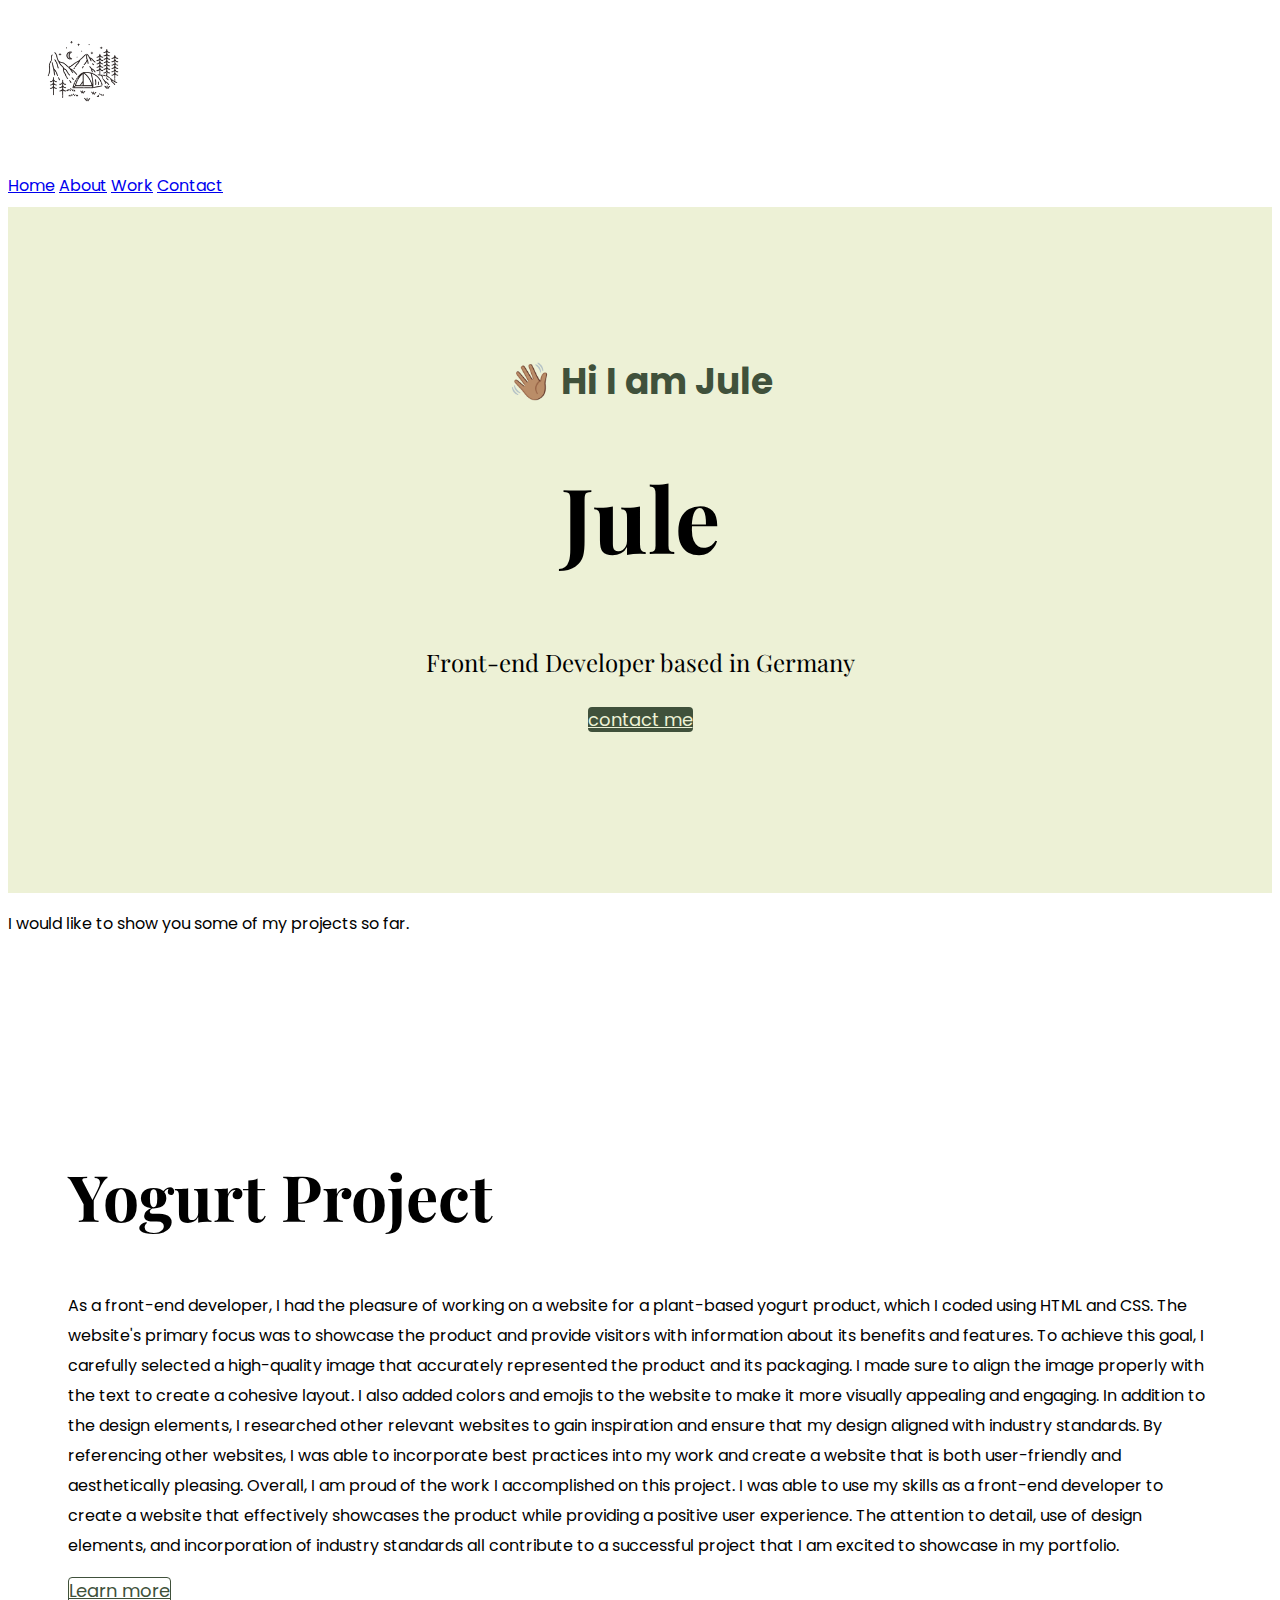
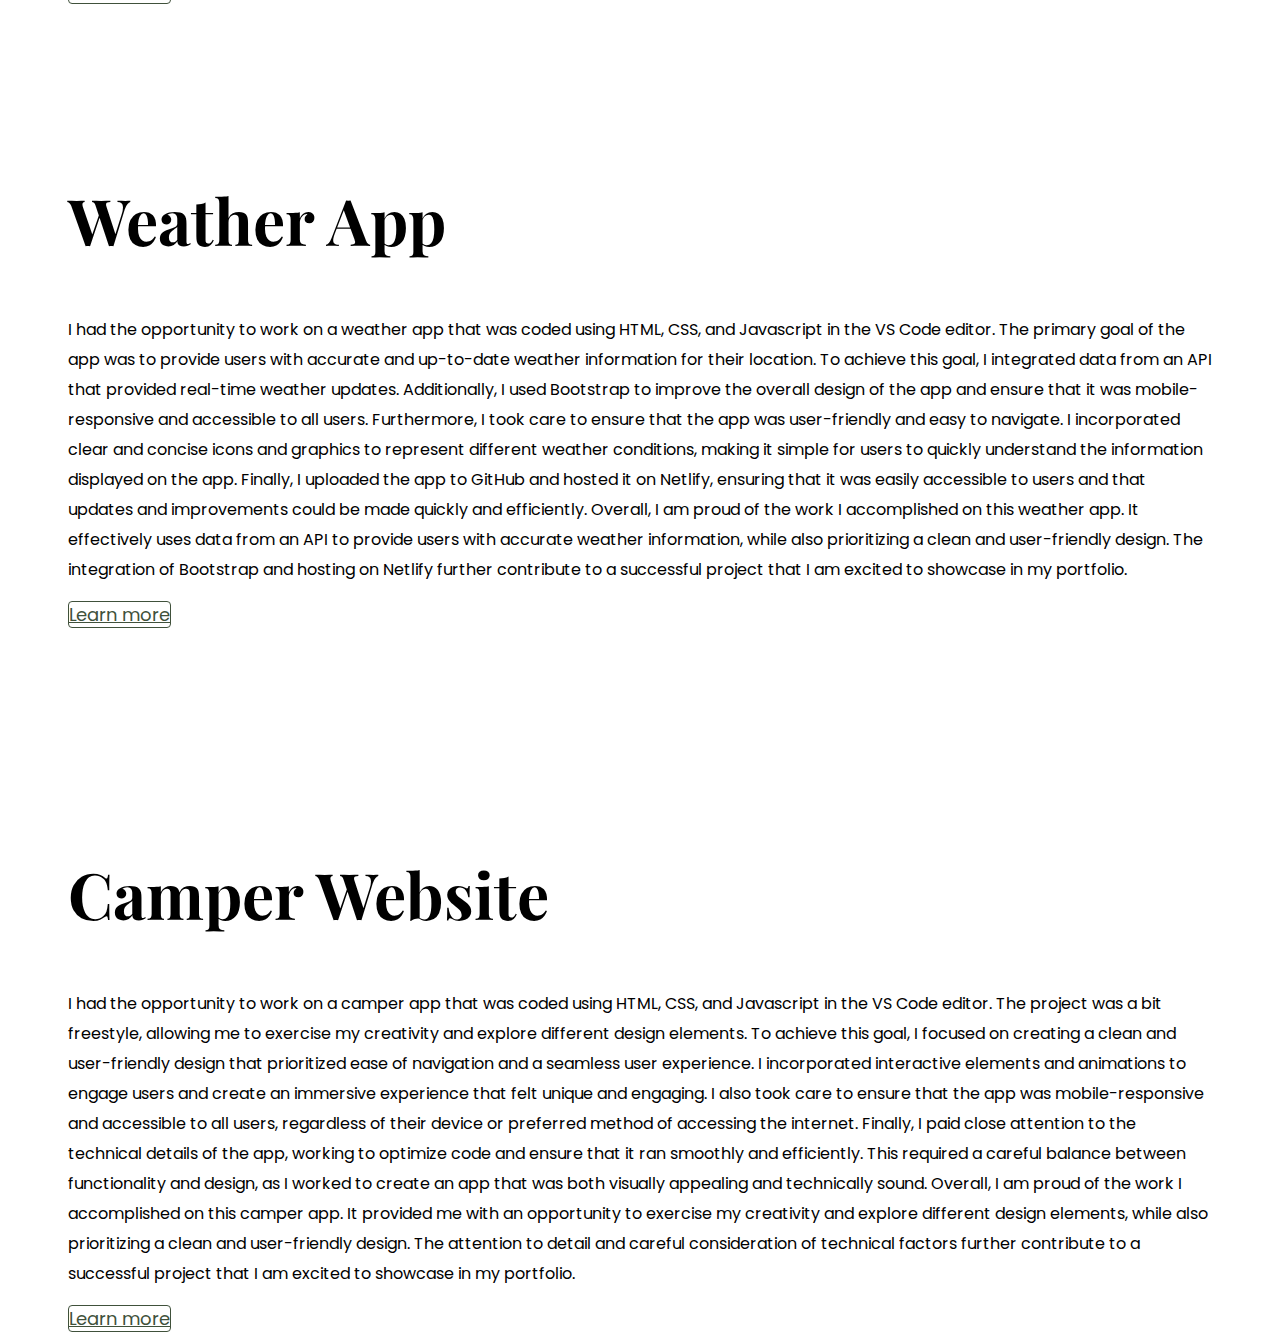
==== index.html @ 248cc65c "Added Logo and Navigation bar" ====
<!DOCTYPE html>
<html lang="en">
  <head>
    <meta charset="utf-8" />
    <meta name="viewport" content="width=device-width, initial-scale=1" />

    <link
      href="https://cdn.jsdelivr.net/npm/bootstrap@5.3.0-alpha1/dist/css/bootstrap.min.css"
      rel="stylesheet"
      integrity="sha384-GLhlTQ8iRABdZLl6O3oVMWSktQOp6b7In1Zl3/Jr59b6EGGoI1aFkw7cmDA6j6gD"
      crossorigin="anonymous"
    />
    <script
      src="https://cdn.jsdelivr.net/npm/bootstrap@5.3.0-alpha1/dist/js/bootstrap.bundle.min.js"
      integrity="sha384-w76AqPfDkMBDXo30jS1Sgez6pr3x5MlQ1ZAGC+nuZB+EYdgRZgiwxhTBTkF7CXvN"
      crossorigin="anonymous"
    ></script>
    <script
      src="https://kit.fontawesome.com/00a3fc2953.js"
      crossorigin="anonymous"
    ></script>
    <link rel="preconnect" href="https://fonts.googleapis.com" />
    <link rel="preconnect" href="https://fonts.gstatic.com" crossorigin />
    <link
      href="https://fonts.googleapis.com/css2?family=Playfair+Display:wght@700&family=Poppins:wght@500;700&display=swap"
      rel="stylesheet"
    />
    <link rel="stylesheet" href="styles/portfolio.css" />
    <title>Portfolio</title>
  </head>
  <body>
    
      <div class="container">
        <nav class="d-flex justify-content-between">
      <img src="Images/Logo (2).png" class="logo" alt="" />
      <ul>
        <li>
          <a href="/">Home</a>
          
        </li>
        <li>
          <a href="/about.html">About</a></li>
        <li> <a href="/work.html">Work</a>
          </li>
        <li><a href="/contact.html">Contact</a>
          </li>
      </ul>
    </nav>
    <div class="hero">
      <p>👋🏽 Hi I am Jule</p>
      <h1>Jule</h1>
      <h2 class="mb-5">Front-end Developer based in Germany</h2>
      <div>
        <a href="#" class="btn btn-branding">contact me</a>
        </div>
      </div>
    </div>
    <p class="text-center mb-5">
      I would like to show you some of my projects so far.
    </p>
    <div class="container">
      <div class="row mb-5">
        <div class="col d-none d-lg-block">
          <img src="images/yogurt.png" class="img-fluid" alt="" />
        </div>
        <div class="col">
          <div class="project-description">
            <h2 class="text mb-5">Yogurt Project</h2>
            <p class="mb-4">
              As a front-end developer, I had the pleasure of working on a website for a plant-based yogurt product, which I coded using HTML and CSS. The website's primary focus was to showcase the product and provide visitors with information about its benefits and features.
To achieve this goal, I carefully selected a high-quality image that accurately represented the product and its packaging. I made sure to align the image properly with the text to create a cohesive layout. I also added colors and emojis to the website to make it more visually appealing and engaging.
In addition to the design elements, I researched other relevant websites to gain inspiration and ensure that my design aligned with industry standards. By referencing other websites, I was able to incorporate best practices into my work and create a website that is both user-friendly and aesthetically pleasing.
Overall, I am proud of the work I accomplished on this project. I was able to use my skills as a front-end developer to create a website that effectively showcases the product while providing a positive user experience. The attention to detail, use of design elements, and incorporation of industry standards all contribute to a successful project that I am excited to showcase in my portfolio.
            </p>
            <a href="http://" class="btn btn-branding-outline"> Learn more</a>
          </div>
        </div>
      </div>
      <div class="container">
      <div class="row mb-5">
        
        <div class="col">
          <div class="project-description">
            <h2 class="text mb-5">Weather App</h2>
            <p class="mb-4">
I had the opportunity to work on a weather app that was coded using HTML, CSS, and Javascript in the VS Code editor. The primary goal of the app was to provide users with accurate and up-to-date weather information for their location.
To achieve this goal, I integrated data from an API that provided real-time weather updates. Additionally, I used Bootstrap to improve the overall design of the app and ensure that it was mobile-responsive and accessible to all users.
Furthermore, I took care to ensure that the app was user-friendly and easy to navigate. I incorporated clear and concise icons and graphics to represent different weather conditions, making it simple for users to quickly understand the information displayed on the app.
Finally, I uploaded the app to GitHub and hosted it on Netlify, ensuring that it was easily accessible to users and that updates and improvements could be made quickly and efficiently.
Overall, I am proud of the work I accomplished on this weather app. It effectively uses data from an API to provide users with accurate weather information, while also prioritizing a clean and user-friendly design. The integration of Bootstrap and hosting on Netlify further contribute to a successful project that I am excited to showcase in my portfolio.            </p>
            <a href="http://" class="btn btn-branding-outline"> Learn more</a>
          </div>
        </div>
        <div class="col d-none d-lg-block">
          <img src="images/weather.png" class="img-fluid" alt="" />
        </div>
      </div>
      <div class="container">
      <div class="row mb-5">
        <div class="col d-none d-lg-block">
          <img src="images/camper.png" class="img-fluid" alt="" />
        </div>
        <div class="col">
          <div class="project-description">
            <h2 class="text mb-5">Camper Website</h2>
            <p class="mb-4">
               I had the opportunity to work on a camper app that was coded using HTML, CSS, and Javascript in the VS Code editor. The project was a bit freestyle, allowing me to exercise my creativity and explore different design elements.
To achieve this goal, I focused on creating a clean and user-friendly design that prioritized ease of navigation and a seamless user experience. I incorporated interactive elements and animations to engage users and create an immersive experience that felt unique and engaging.
I also took care to ensure that the app was mobile-responsive and accessible to all users, regardless of their device or preferred method of accessing the internet.
Finally, I paid close attention to the technical details of the app, working to optimize code and ensure that it ran smoothly and efficiently. This required a careful balance between functionality and design, as I worked to create an app that was both visually appealing and technically sound.
Overall, I am proud of the work I accomplished on this camper app. It provided me with an opportunity to exercise my creativity and explore different design elements, while also prioritizing a clean and user-friendly design. The attention to detail and careful consideration of technical factors further contribute to a successful project that I am excited to showcase in my portfolio.
            </p>
            <a href="http://" class="btn btn-branding-outline"> Learn more</a>
          </div>
        </div>
      </div>
    </div>
  </body>
</html>
---- styles/portfolio.css ----
/*font-family: 'Playfair Display', serif;
font-family: 'Poppins', sans-serif; */

:root {
  --branding-color: #40513b;
  --secondary-color: #edf1d6;
  --heading-font-family: "Playfair Display", serif;
  --default-font-family: "Poppins", sans-serif;
}
body {
  font-family: var(--default-font-family);
}
h1,
h2,
h3,
h4,
h5,
h6 {
  color: black;
  font-family: var(--heading-font-family);
  font-weight: bold;
}
h1 {
  font-size: 90px;
}
h2 {
  font-size: 64px;
}
p {
  font-weight: normal;
  font-size: 16px;
  line-height: 30px;
}
.hero {
  background-color: var(--secondary-color);
  text-align: center;
  padding: 160px 20px;
}

.hero p {
  font-size: 36px;
  font-weight: bold;
  margin: 0;
  color: #40513b;
}
.hero h2 {
  font-family: var(--heading-font-family);
  font-weight: normal;
  line-height: 2;
  font-size: 24px;
}
.content-container {
  padding: 160px 20px;
}
.content h1 {
  font-size: 64px;
  line-height: 80px;
}
.content h2 {
  font-size: 18px;
  font-family: var(--default-font-family);
}
.content-container h3 {
  font-size: 24px;
  font-family: var(--default-font-family);
  line-height: 1.5;
}

.content p {
  font-size: 14px;
}
.content {
  margin: 30px;
}
.btn-branding {
  background: var(--branding-color);
  border-radius: 4px;
  color: #edf1d6;
  font-size: 18px;
  line-height: 27px;
  padding: 15px, 30px;
}
.btn-branding-outline {
  color: var(--branding-color);
  border: 1px solid var(--branding-color);
  border-radius: 4px;
  font-size: 18px;
  line-height: 27px;
  padding: 15px, 30px;
}
.project-description {
  padding: 120px 60px 0px;
}
.logo {
  max-width: 150px;
}
nav {
  padding: 20px, 0;
}
nav ul {
  padding: 0;
  margin: 0;
}
nav li {
  display: inline;
  list-style: none;
  line-height: 42px;
}
@media (max-width: 900px) {
  h1 {
    font-size: 44px;
  }
  h2 {
    font-size: 44px;
  }

  .hero {
    padding: 80px 20px;
  }
  .content {
    text-align: center;
    padding: 0;
  }
  .project-description {
    padding: 0;
    text-align: center;
  }
}
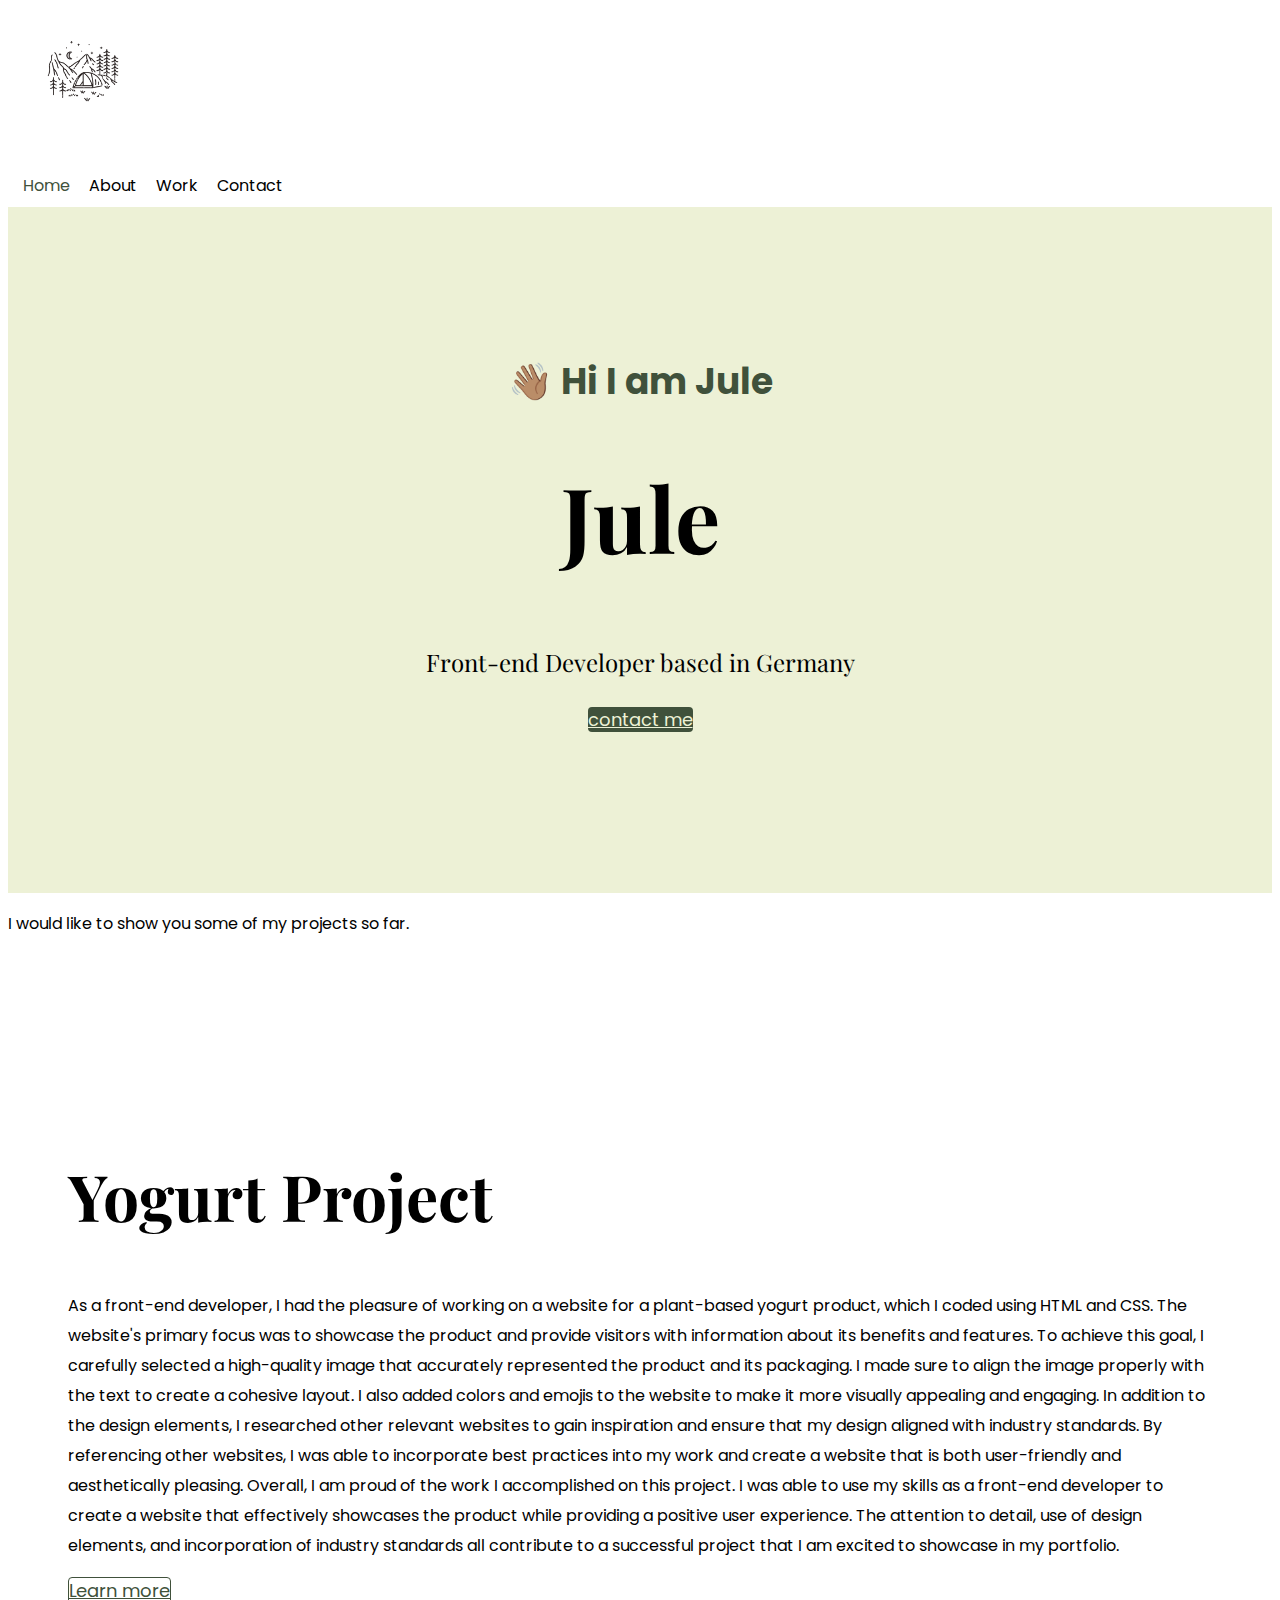
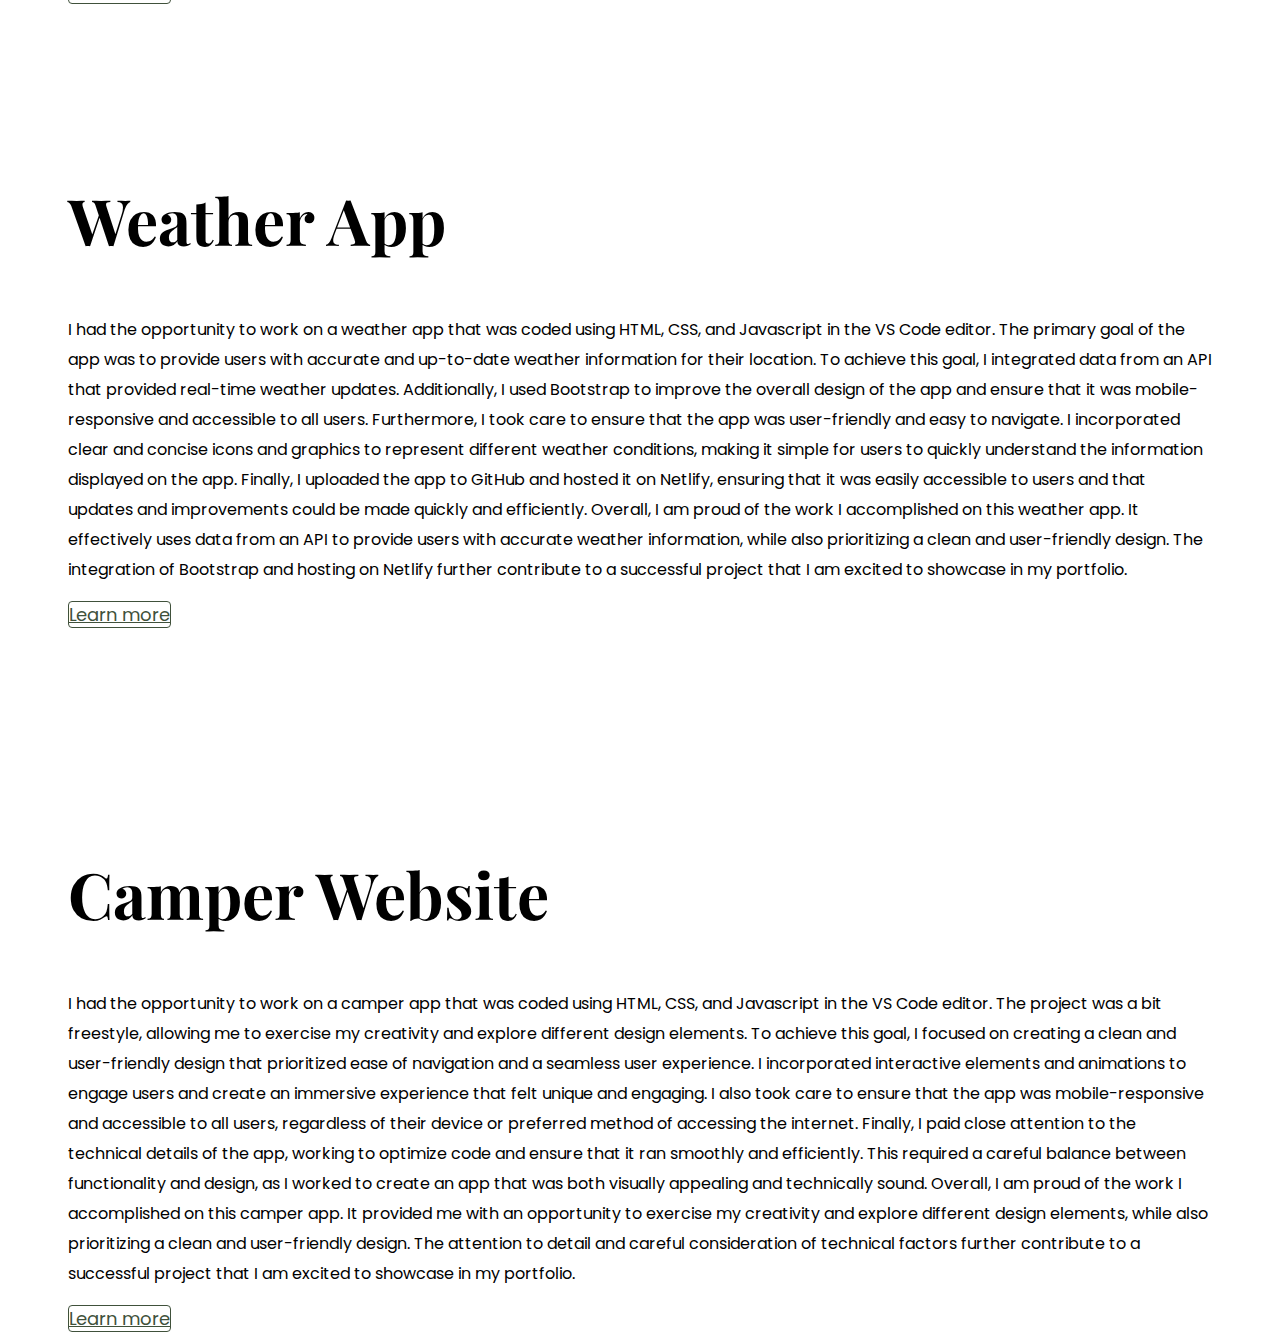
==== commit 63fd7c33: "Add more css style" ====
--- a/index.html
+++ b/index.html
@@ -34,7 +34,7 @@
         <nav class="d-flex justify-content-between">
       <img src="Images/Logo (2).png" class="logo" alt="" />
       <ul>
-        <li>
+        <li class="active">
           <a href="/">Home</a>
           
         </li>
--- a/styles/portfolio.css
+++ b/styles/portfolio.css
@@ -92,7 +92,7 @@
   padding: 120px 60px 0px;
 }
 .logo {
-  max-width: 150px;
+  max-height: 150px;
 }
 nav {
   padding: 20px, 0;
@@ -105,7 +105,17 @@
   display: inline;
   list-style: none;
   line-height: 42px;
+  margin-left: 15px;
 }
+nav a {
+  text-decoration: none;
+  color: black;
+}
+nav a:hover,
+nav li.active a {
+  color: var(--branding-color);
+}
+
 @media (max-width: 900px) {
   h1 {
     font-size: 44px;
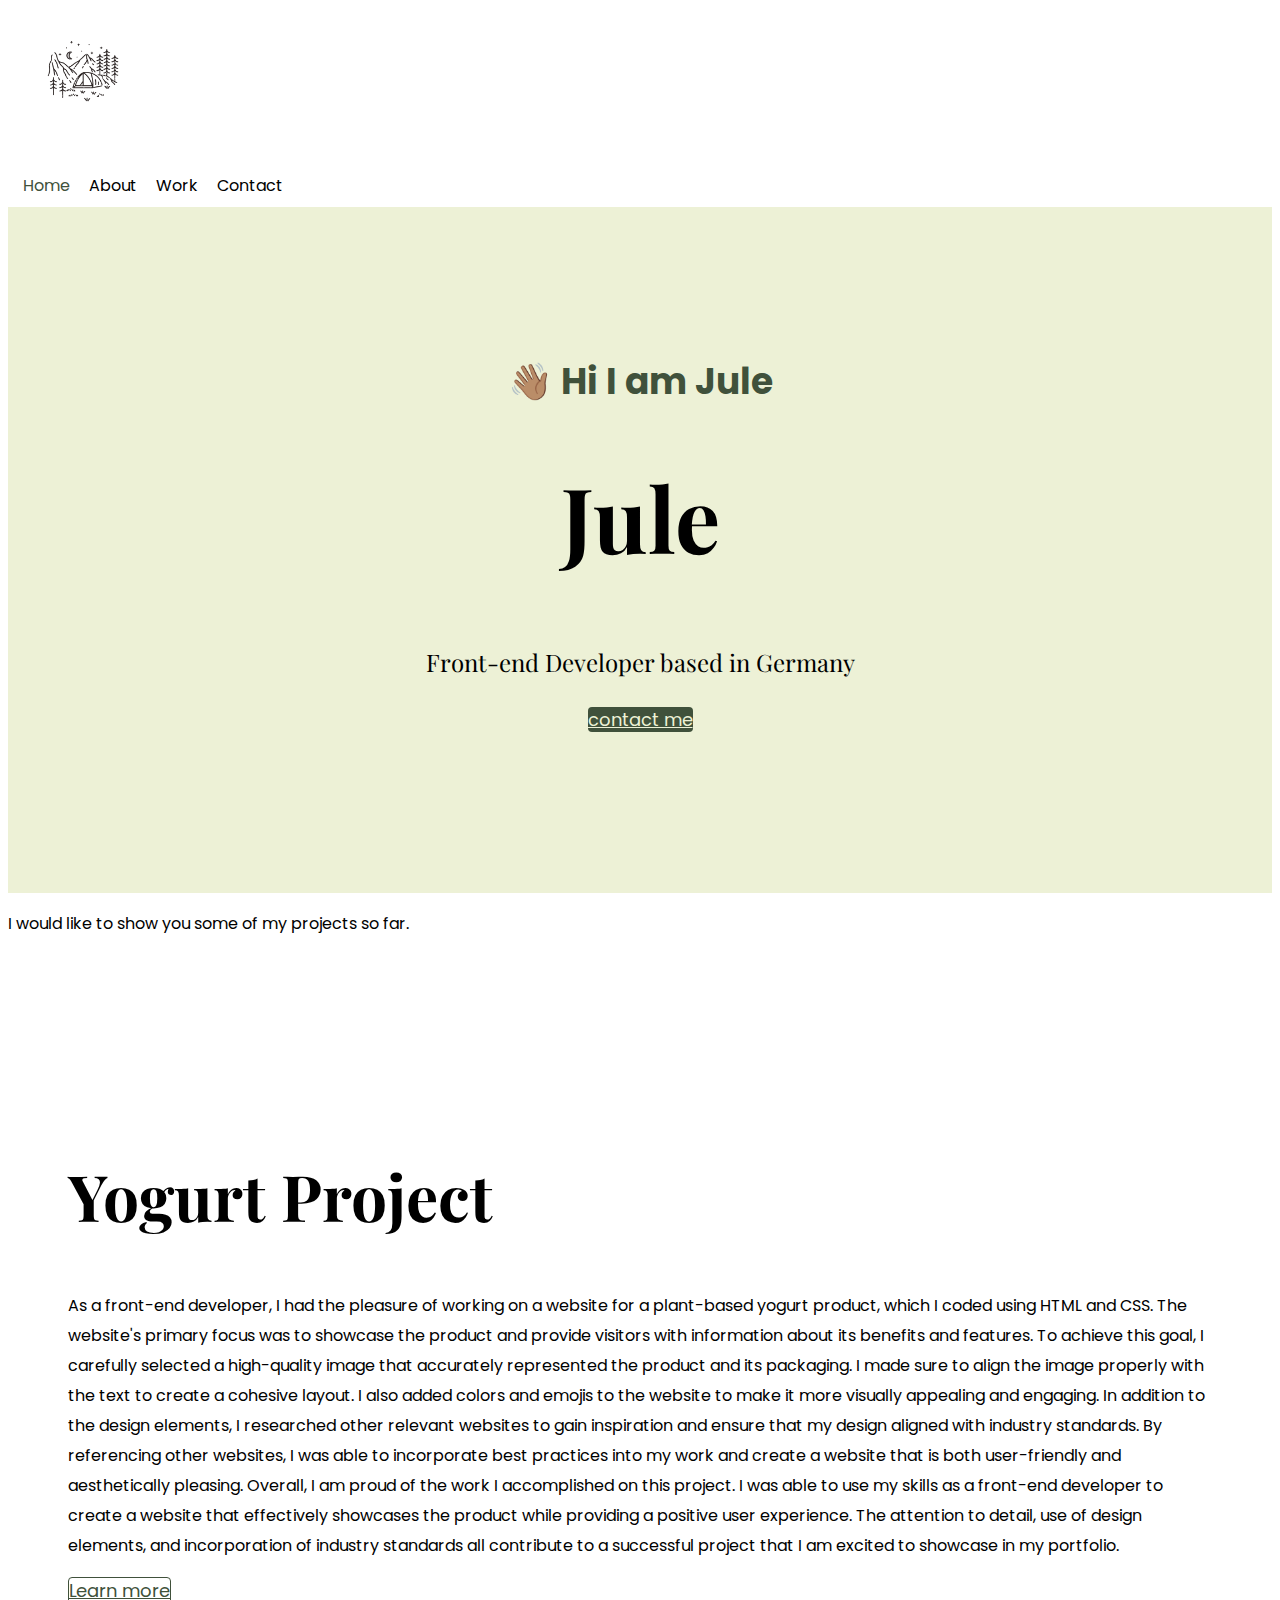
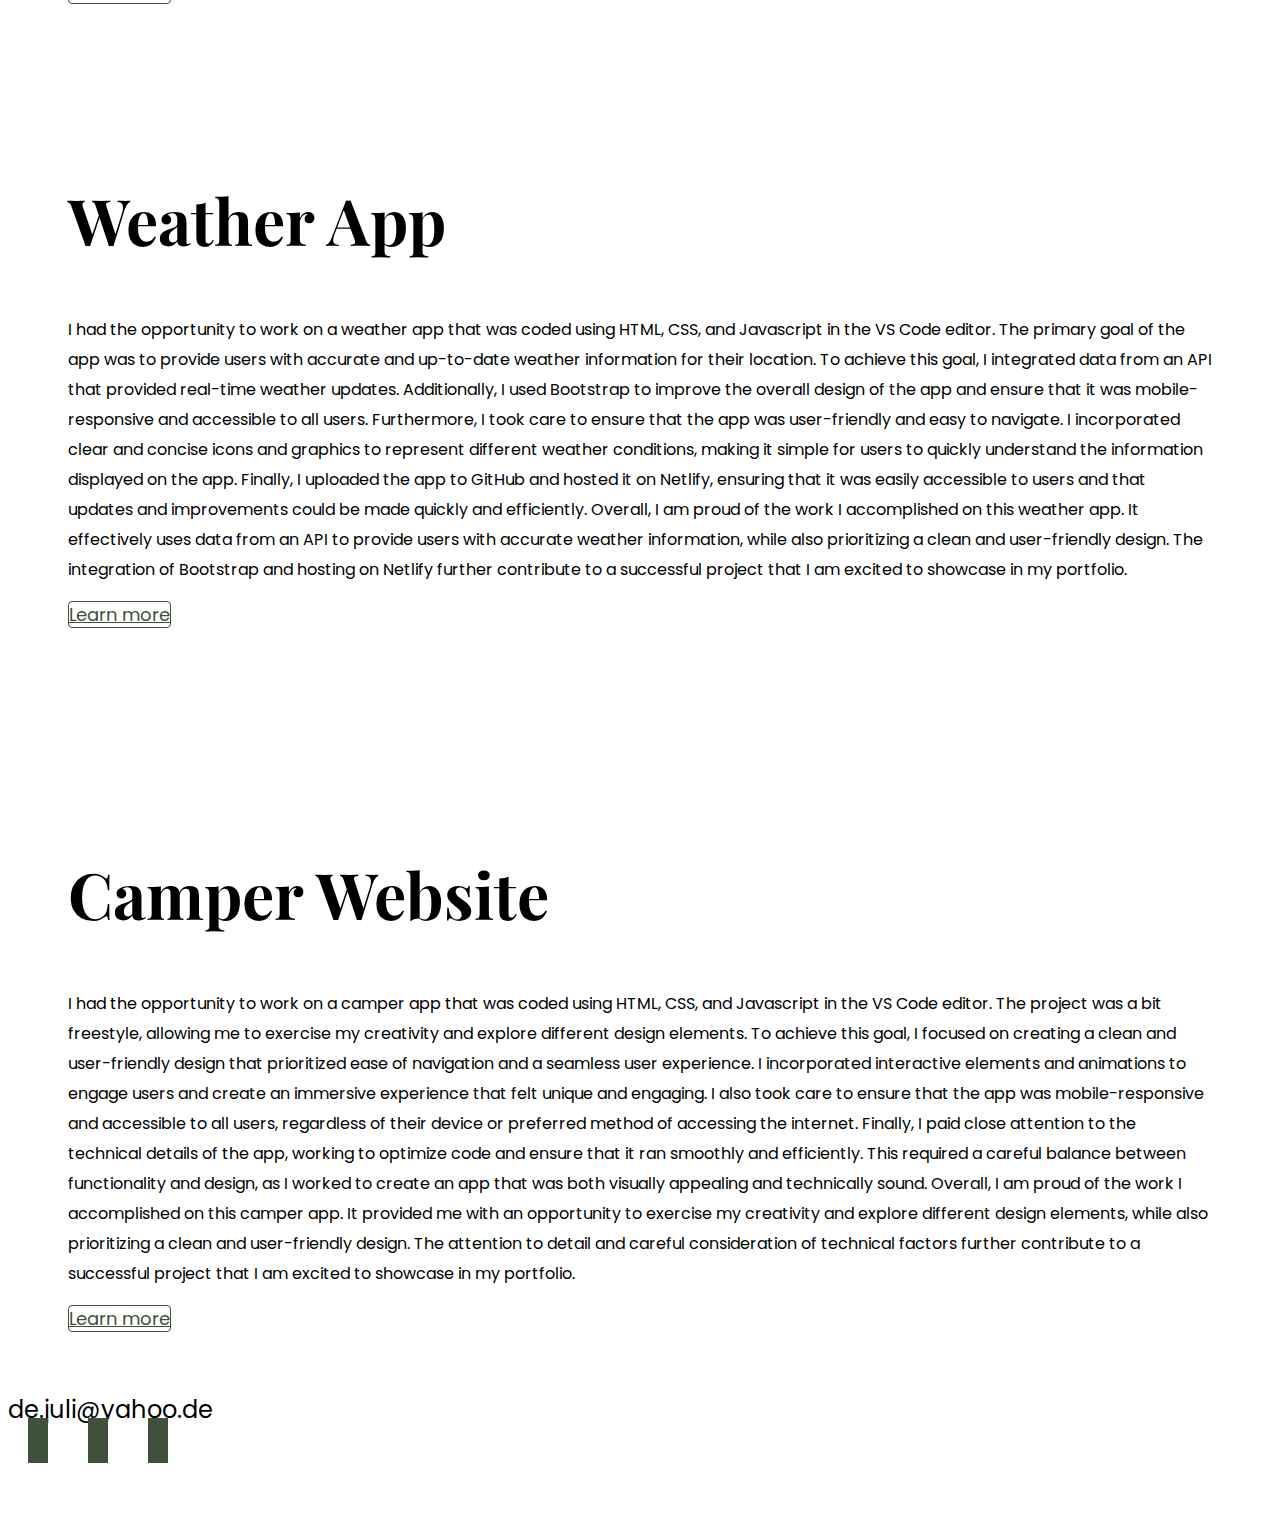
==== commit a8508ac3: "Added more styling" ====
--- a/index.html
+++ b/index.html
@@ -114,6 +114,23 @@
           </div>
         </div>
       </div>
+      <footer>
+        <div class="d-flex justify-content-center mb-5">
+        <a href="mailto:de.juli@yahoo.de" class="email-link">de.juli@yahoo.de</a> 
+        </div>
+        <div class="social-links d-flex justify-content-center">
+          <a href="https://www.instagram.com/illustratorin_jule/" target="_blank">
+            <i class="fa-brands fa-instagram"></i>
+          </a>
+          <a href="https://www.linkedin.com/in/jule-b-817869179" target="_blank">
+          <i class="fa-brands fa-linkedin"></i>
+        </a> 
+        <a href="https://github.com/deJule1001" target="_blank">
+        <i class="fa-brands fa-github"></i>
+      </a> 
+      </footer>
+      
+      </div>
     </div>
   </body>
 </html>
--- a/styles/portfolio.css
+++ b/styles/portfolio.css
@@ -115,7 +115,31 @@
 nav li.active a {
   color: var(--branding-color);
 }
-
+footer {
+  margin: 60px 0;
+  color: var(--branding-color);
+}
+footer .email-link {
+  text-decoration: none;
+  color: black;
+  font-size: 24px;
+  text-align: center;
+}
+footer .email-link:hover {
+  color: var(--branding-color);
+}
+footer .social-links a {
+  color: #edf1d6;
+  margin: 0 20px;
+  background-color: var(--branding-color);
+  padding: 10px;
+  font-size: 18px;
+  transition: all 100ms ease-in-out;
+}
+footer .social-links a:hover {
+  color: white;
+  background: var(--branding-color);
+}
 @media (max-width: 900px) {
   h1 {
     font-size: 44px;
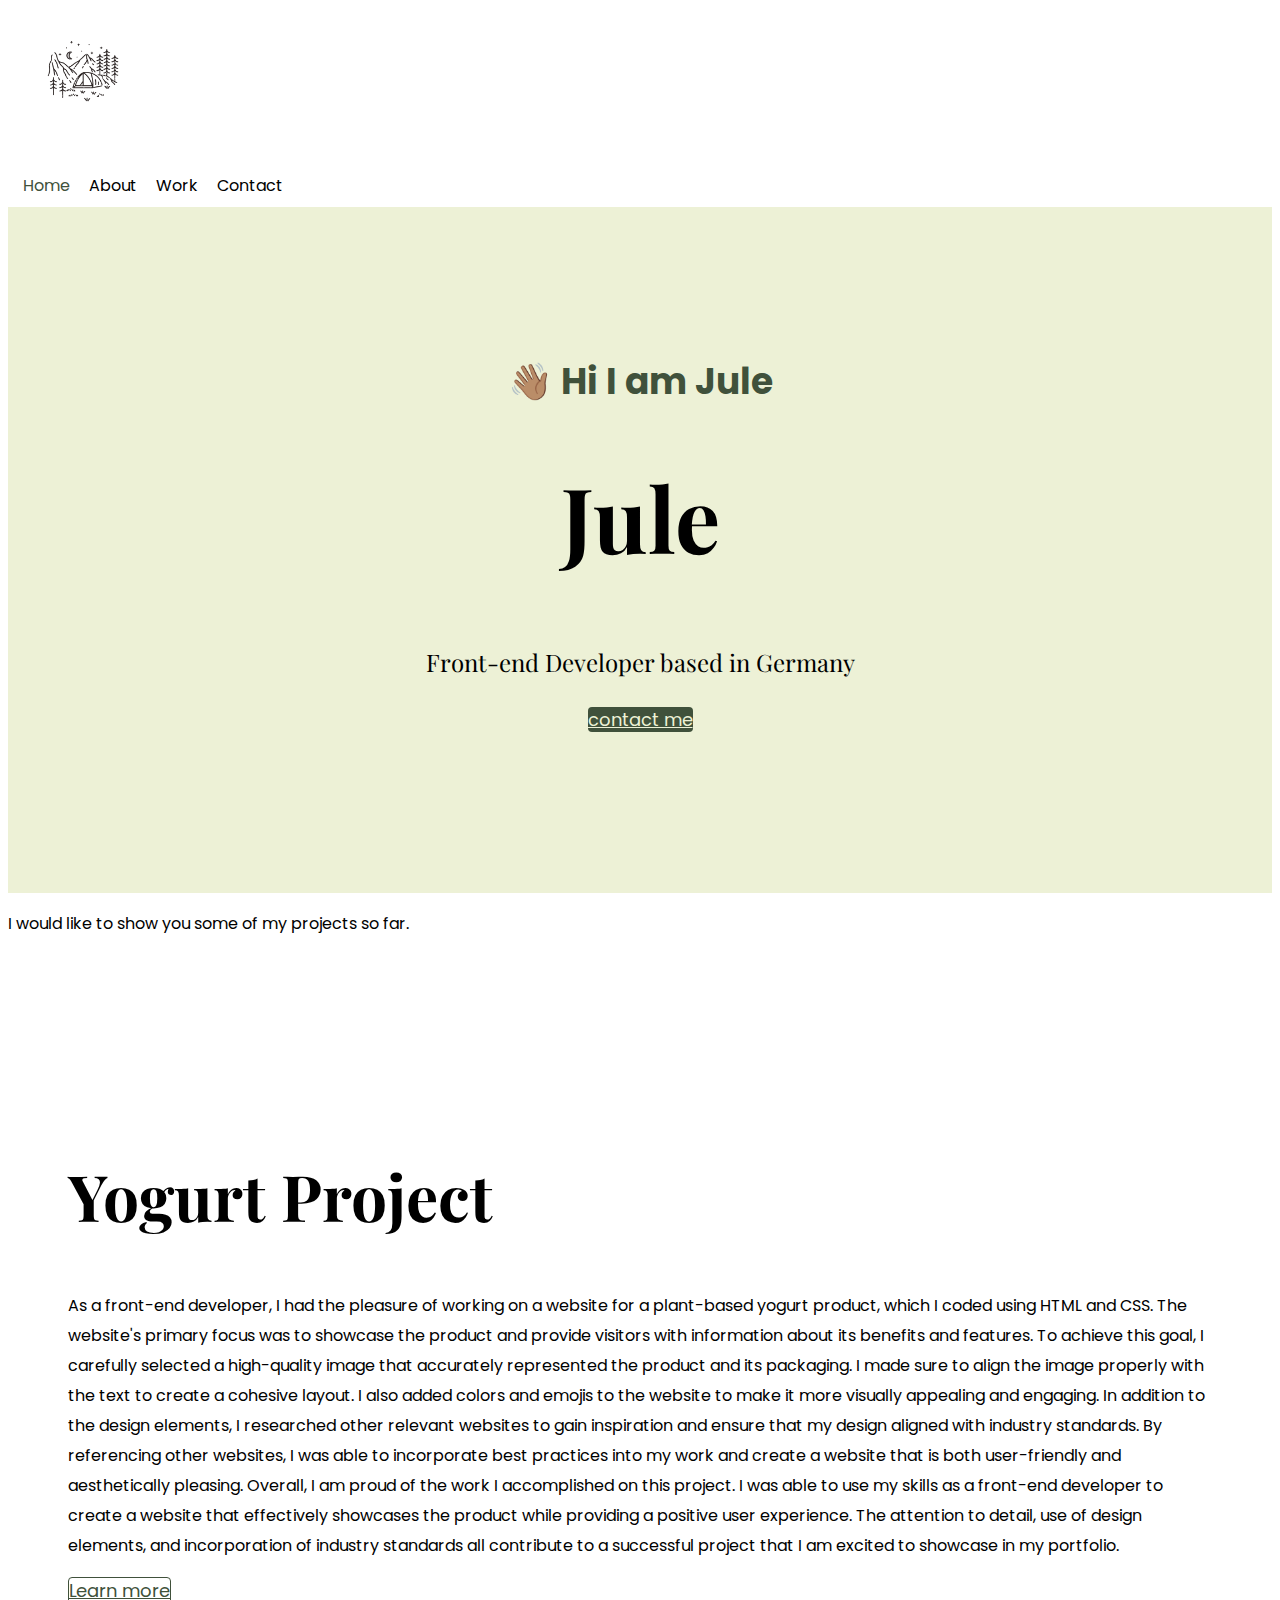
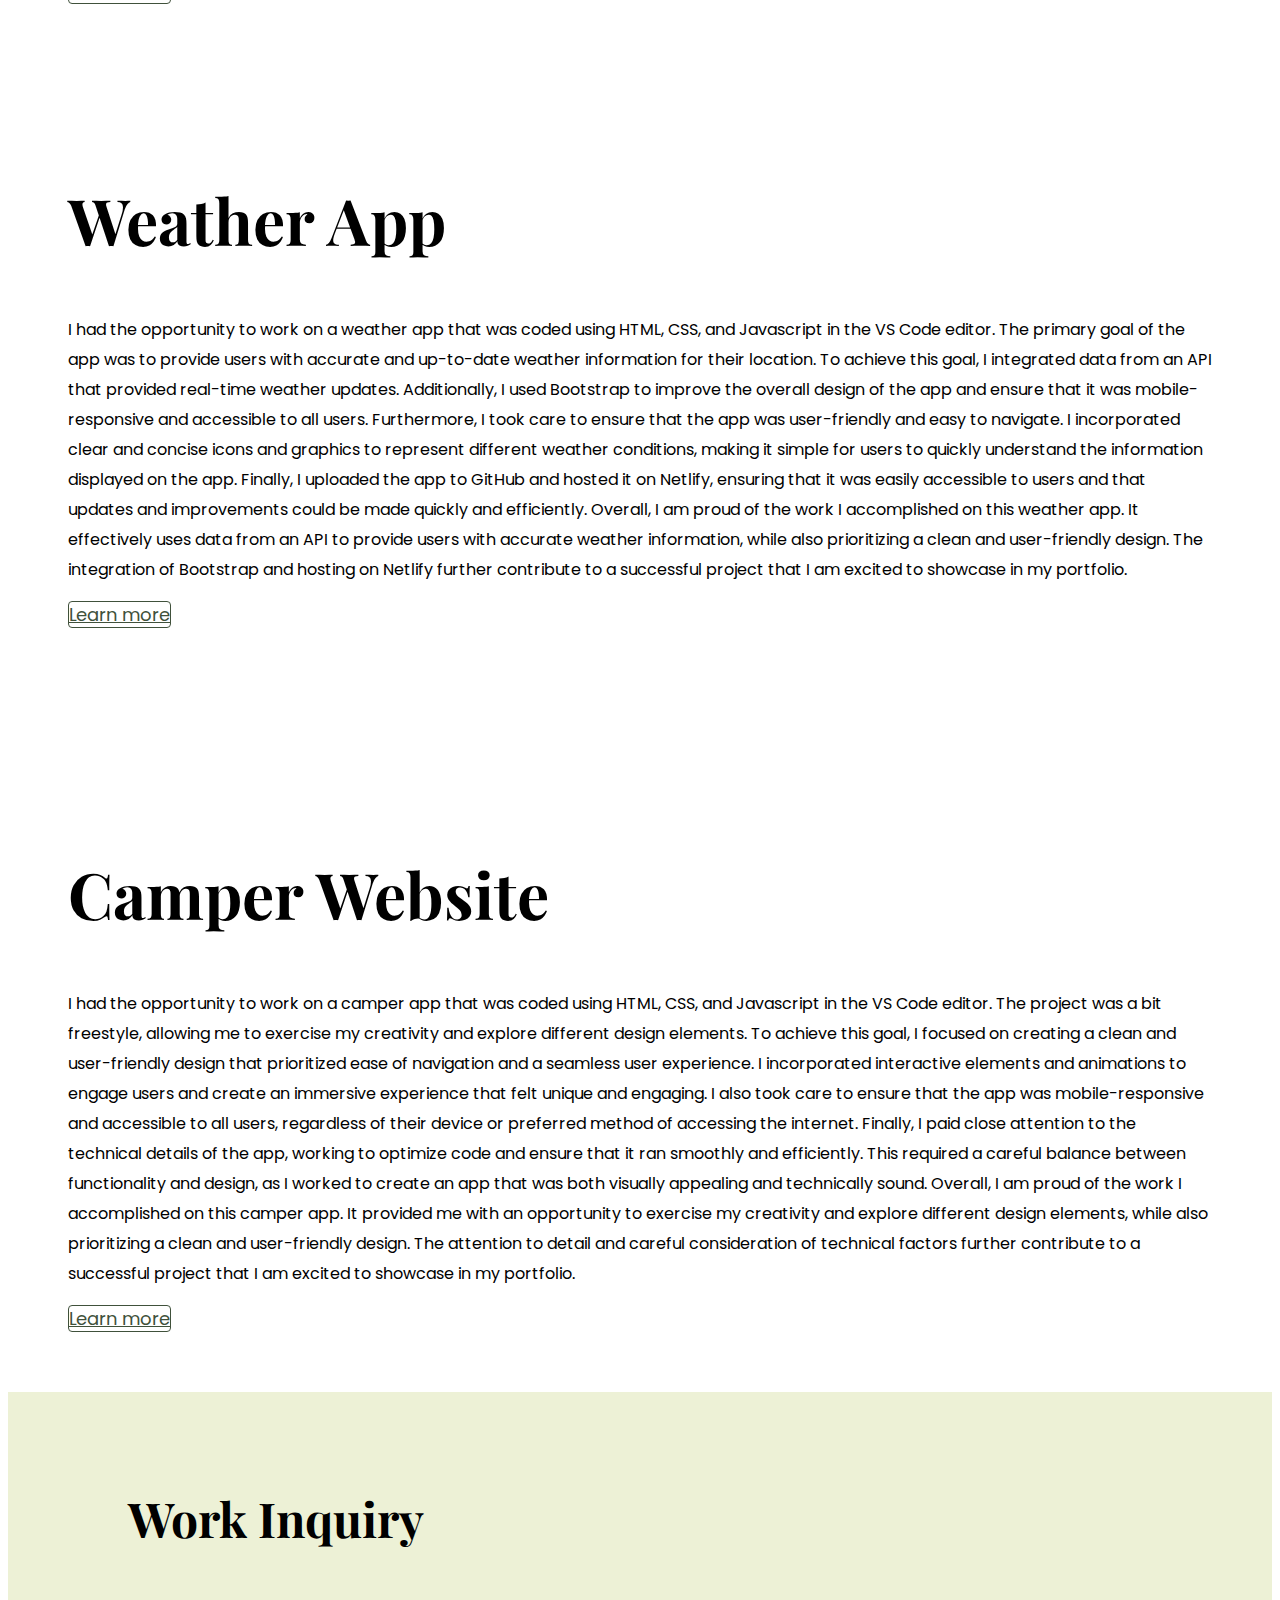
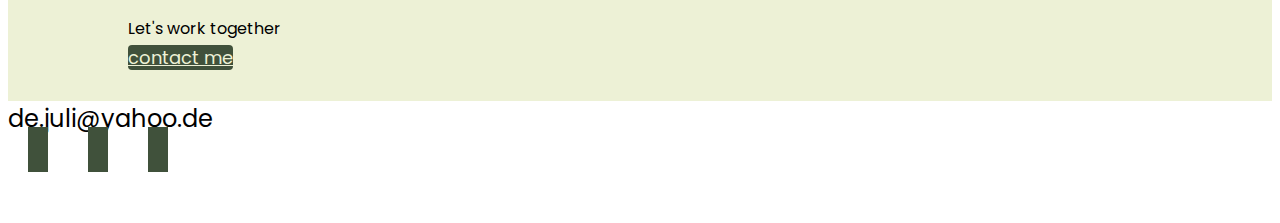
==== commit 6583496e: "Added some changes" ====
--- a/index.html
+++ b/index.html
@@ -115,6 +115,15 @@
         </div>
       </div>
       <footer>
+        <div class="contact-box d-flex justify-content-between mb-5 d-none d-md-flex">
+          <div>
+          <h4>Work Inquiry</h4>
+          <p class="text muted">Let's work together</p>
+          </div>
+          <div>
+          <a href="" class="btn btn-branding"> contact me </a>
+                  </div>
+         </div>
         <div class="d-flex justify-content-center mb-5">
         <a href="mailto:de.juli@yahoo.de" class="email-link">de.juli@yahoo.de</a> 
         </div>
@@ -129,8 +138,7 @@
         <i class="fa-brands fa-github"></i>
       </a> 
       </footer>
-      
-      </div>
+            </div>
     </div>
   </body>
 </html>
--- a/styles/portfolio.css
+++ b/styles/portfolio.css
@@ -25,6 +25,9 @@
 }
 h2 {
   font-size: 64px;
+}
+h4 {
+  font-size: 48px;
 }
 p {
   font-weight: normal;
@@ -117,7 +120,14 @@
 }
 footer {
   margin: 60px 0;
-  color: var(--branding-color);
+}
+
+footer .contact-box {
+  background-color: var(--secondary-color);
+  padding: 30px 120px;
+}
+footer .contact-box p {
+  margin: 0;
 }
 footer .email-link {
   text-decoration: none;
@@ -140,6 +150,8 @@
   color: white;
   background: var(--branding-color);
 }
+/* this is for mobile devices see below*/
+
 @media (max-width: 900px) {
   h1 {
     font-size: 44px;
@@ -147,7 +159,9 @@
   h2 {
     font-size: 44px;
   }
-
+  h4 {
+    font-size: 26px;
+  }
   .hero {
     padding: 80px 20px;
   }
@@ -159,4 +173,7 @@
     padding: 0;
     text-align: center;
   }
+  footer .contact-box {
+    padding: 30px;
+  }
 }
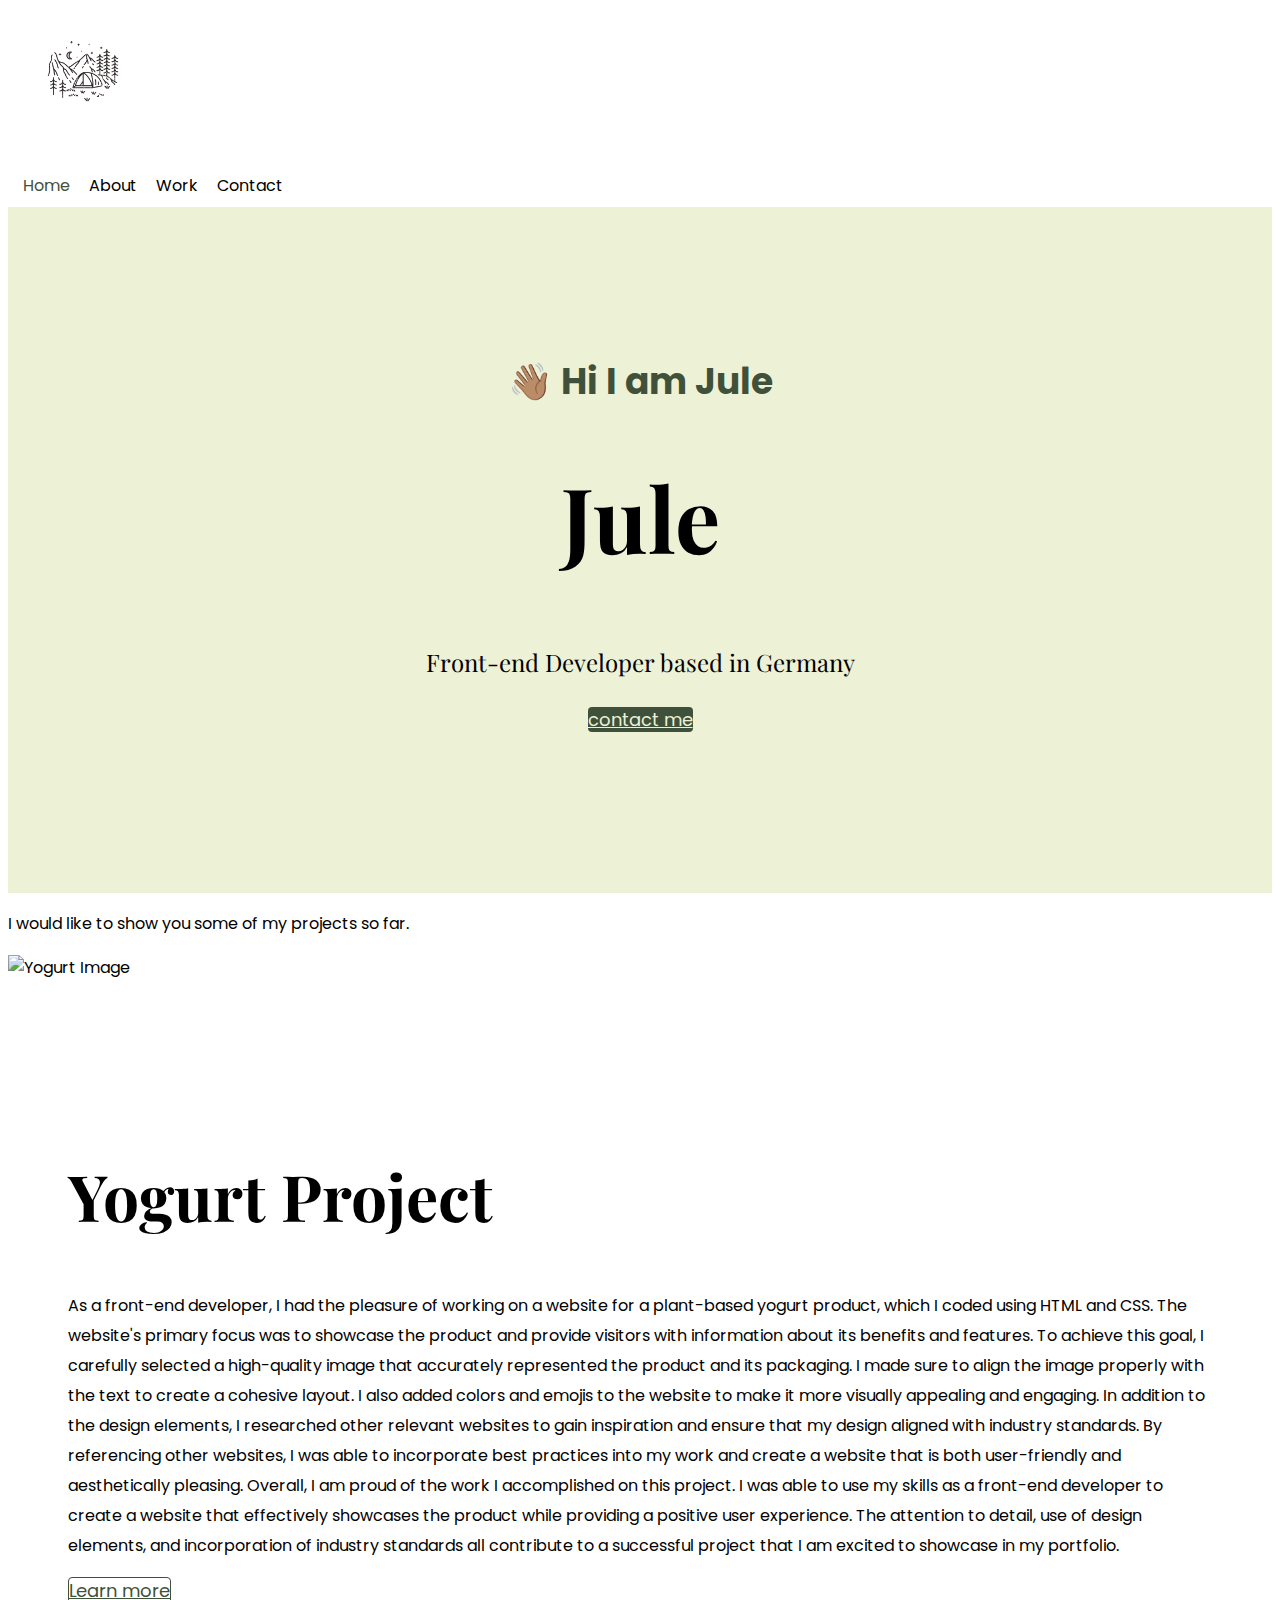
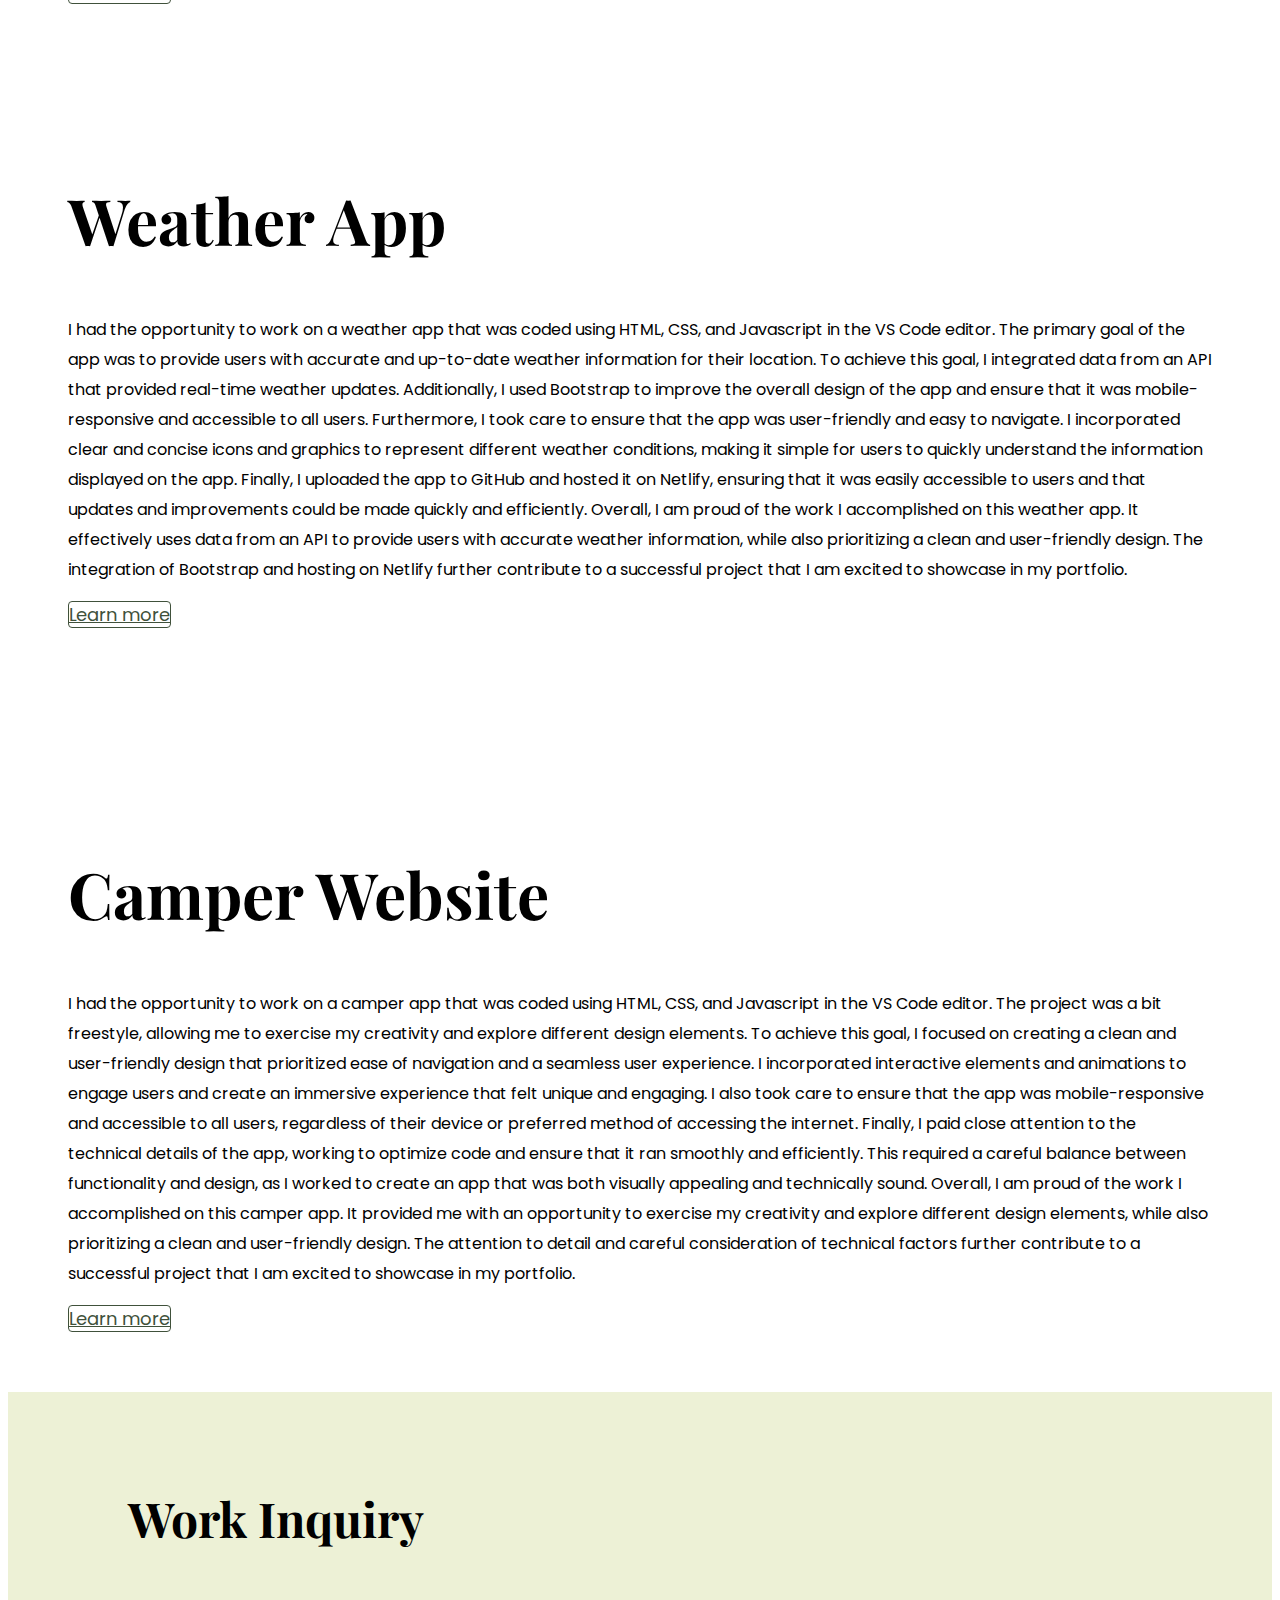
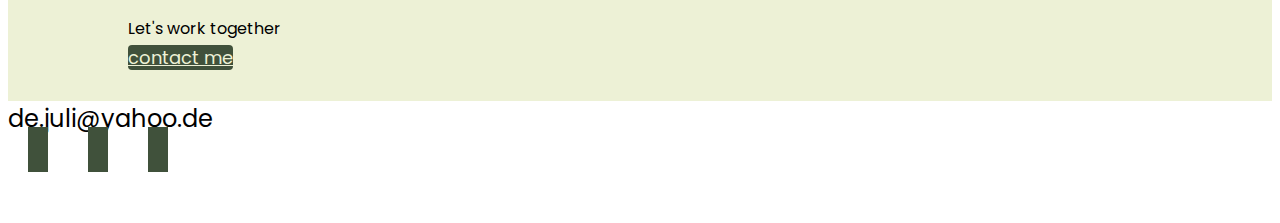
==== commit 3afda7b7: "Added meta anb SEO" ====
--- a/index.html
+++ b/index.html
@@ -26,23 +26,27 @@
       rel="stylesheet"
     />
     <link rel="stylesheet" href="styles/portfolio.css" />
-    <title>Portfolio</title>
+    <title>Portfolio of Jule, Frontend-Developer</title>
+    <meta
+      name="description"
+      content="She is a Front-end Developer based in Germany."
+    />
   </head>
   <body>
     
       <div class="container">
         <nav class="d-flex justify-content-between">
-      <img src="Images/Logo (2).png" class="logo" alt="" />
+      <img src="Images/Logo (2).png" class="logo" alt="Vanlife Logo" />
       <ul>
         <li class="active">
-          <a href="/">Home</a>
+          <a href="/"title="Home page">Home</a>
           
         </li>
         <li>
-          <a href="/about.html">About</a></li>
+          <a href="/about.html"title="About page">About</a></li>
         <li> <a href="/work.html">Work</a>
           </li>
-        <li><a href="/contact.html">Contact</a>
+        <li><a href="/contact.html"title="Contact page">Contact</a>
           </li>
       </ul>
     </nav>
@@ -61,7 +65,7 @@
     <div class="container">
       <div class="row mb-5">
         <div class="col d-none d-lg-block">
-          <img src="images/yogurt.png" class="img-fluid" alt="" />
+          <img src="images/yogurt.png" class="img-fluid" alt="Yogurt Image" />
         </div>
         <div class="col">
           <div class="project-description">
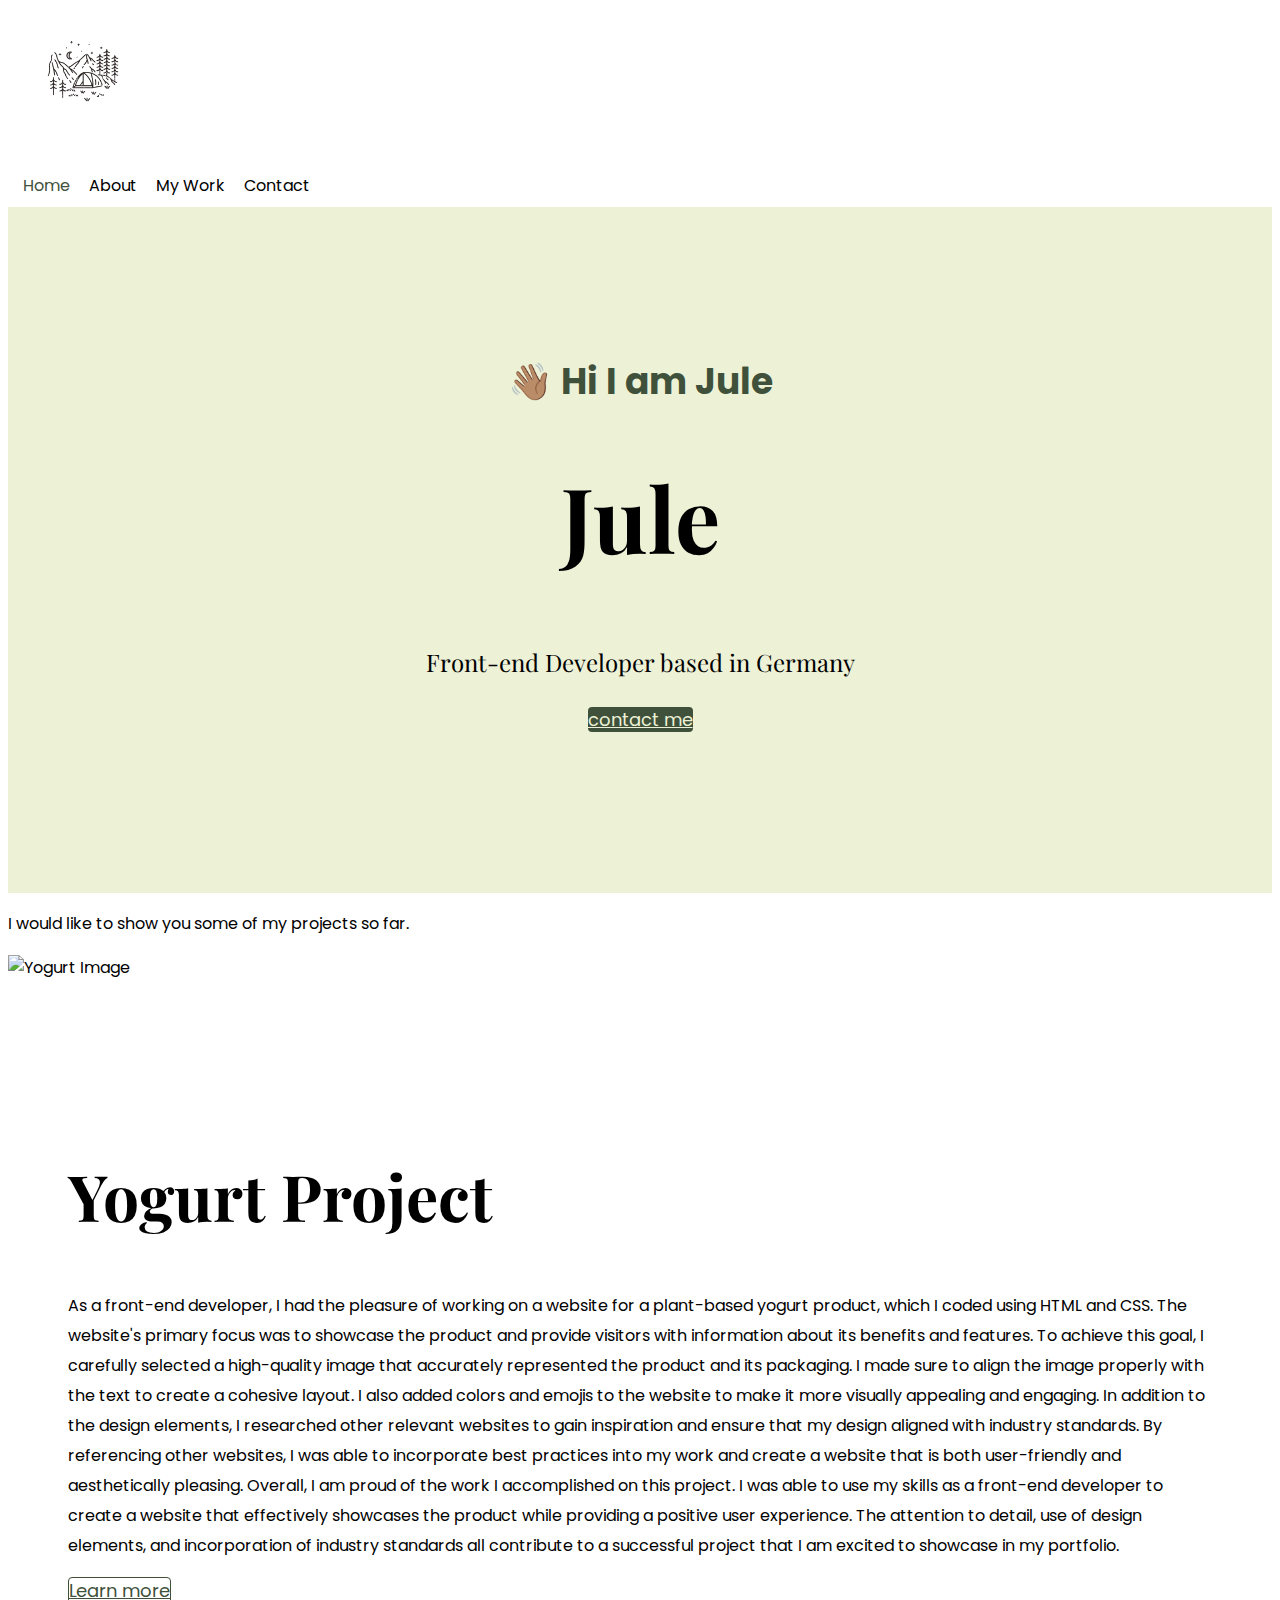
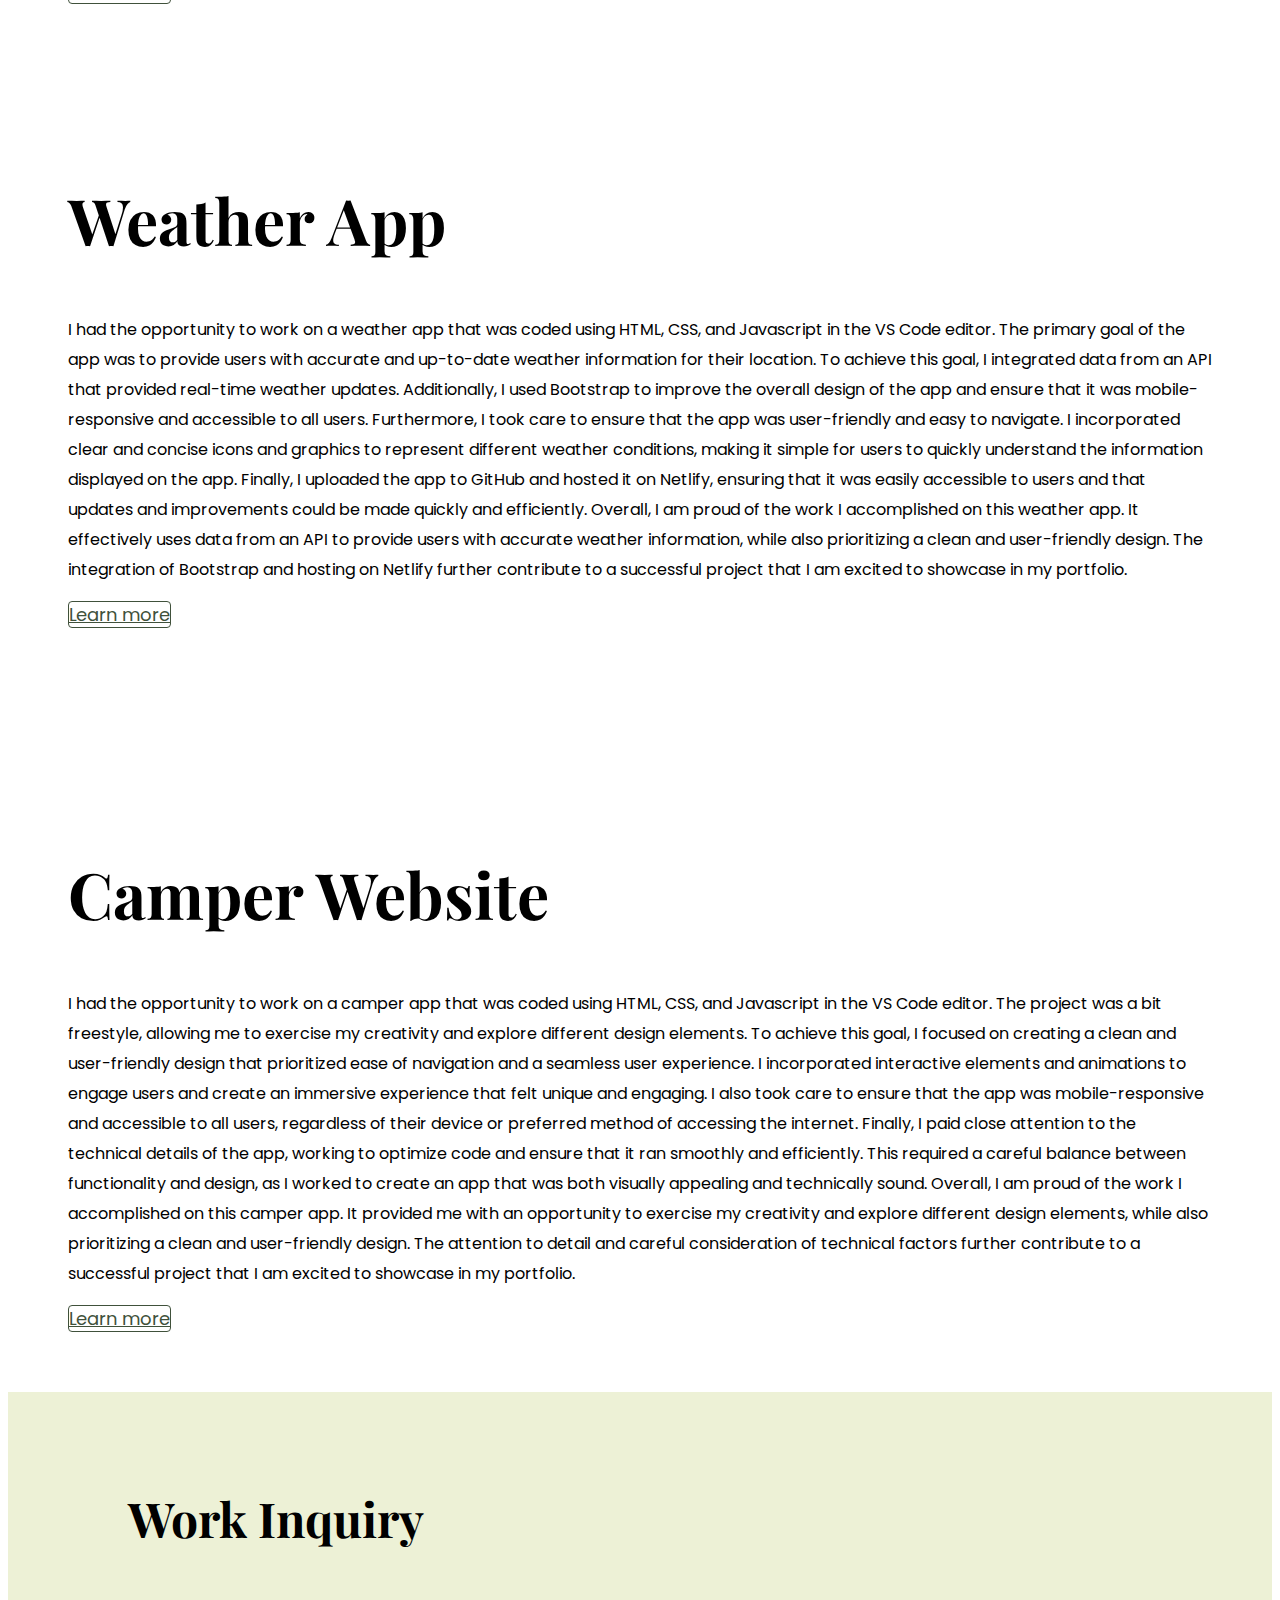
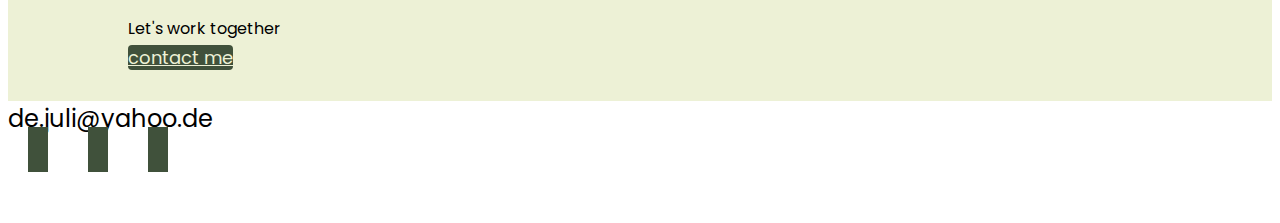
==== commit 3ef345dc: "Activated all the pages" ====
--- a/index.html
+++ b/index.html
@@ -44,12 +44,13 @@
         </li>
         <li>
           <a href="/about.html"title="About page">About</a></li>
-        <li> <a href="/work.html">Work</a>
+        <li> <a href="/work.html">My Work</a>
           </li>
         <li><a href="/contact.html"title="Contact page">Contact</a>
           </li>
       </ul>
     </nav>
+      </div>
     <div class="hero">
       <p>👋🏽 Hi I am Jule</p>
       <h1>Jule</h1>
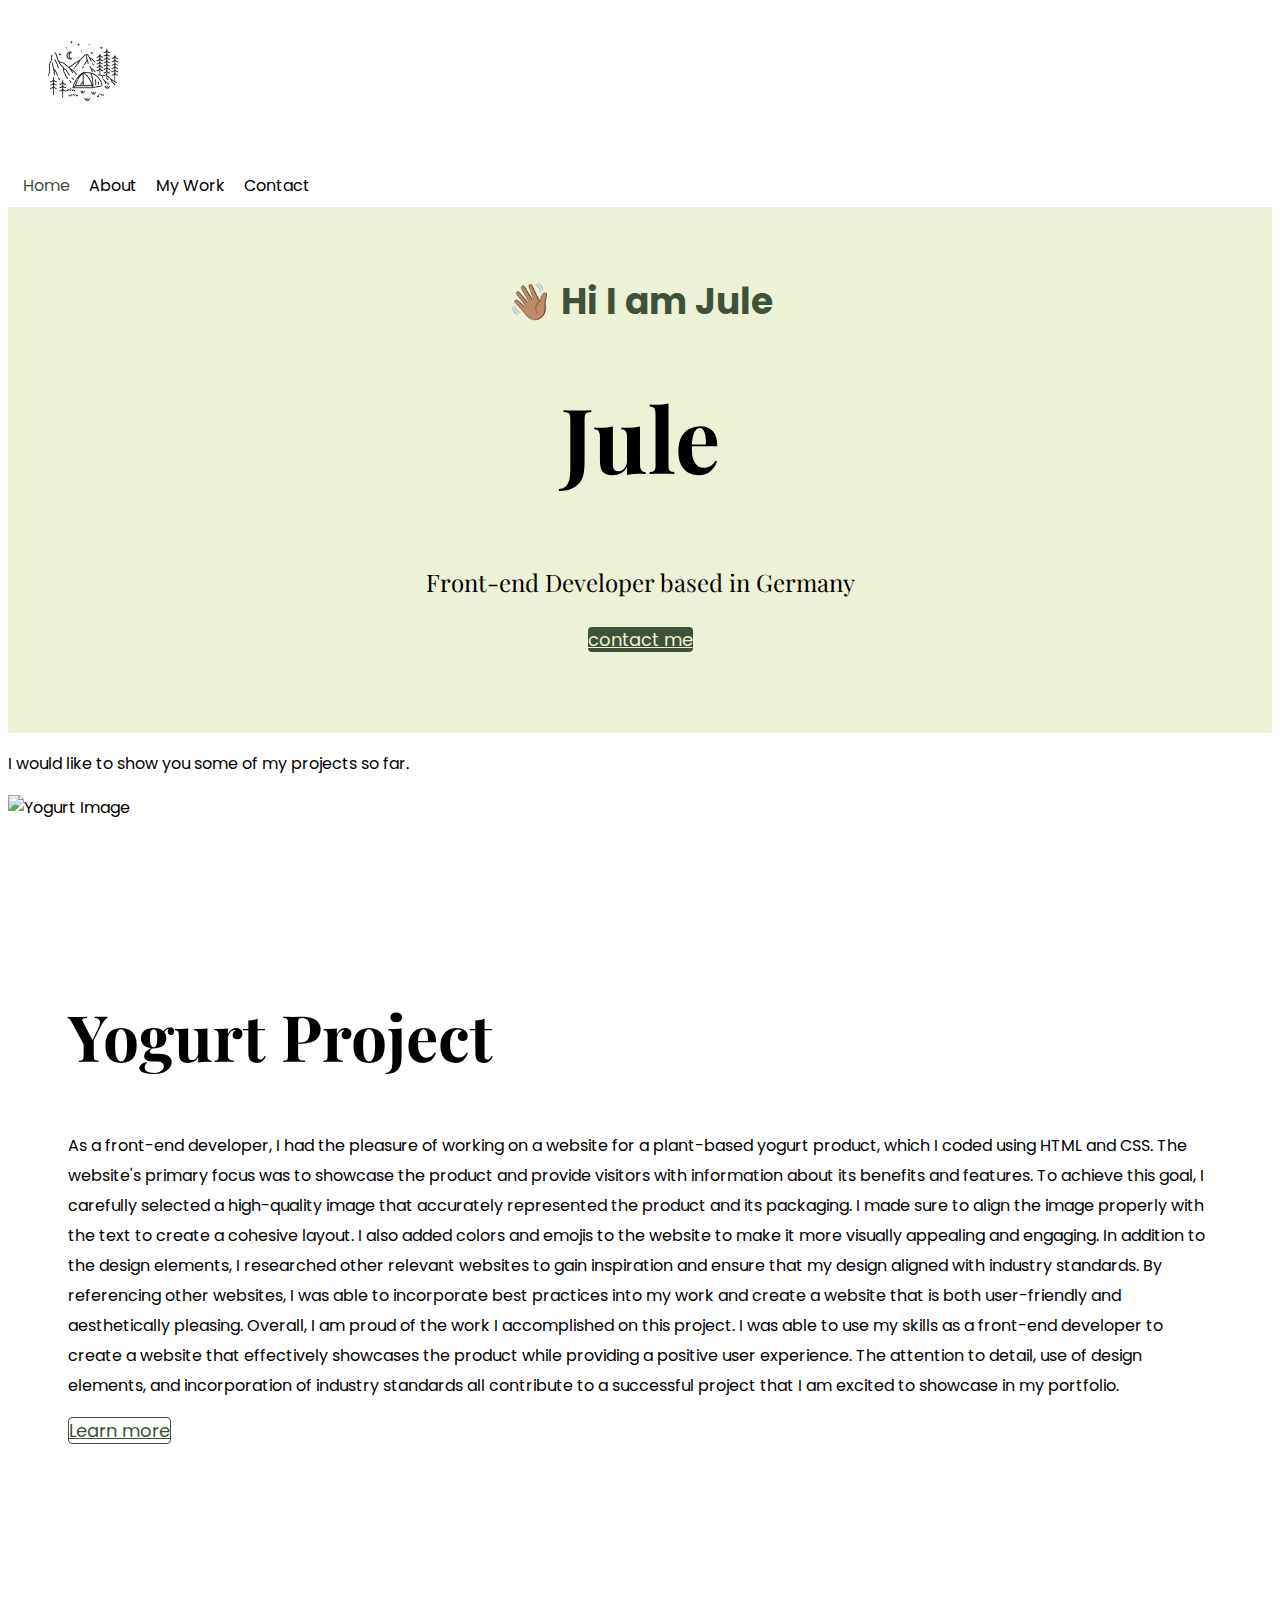
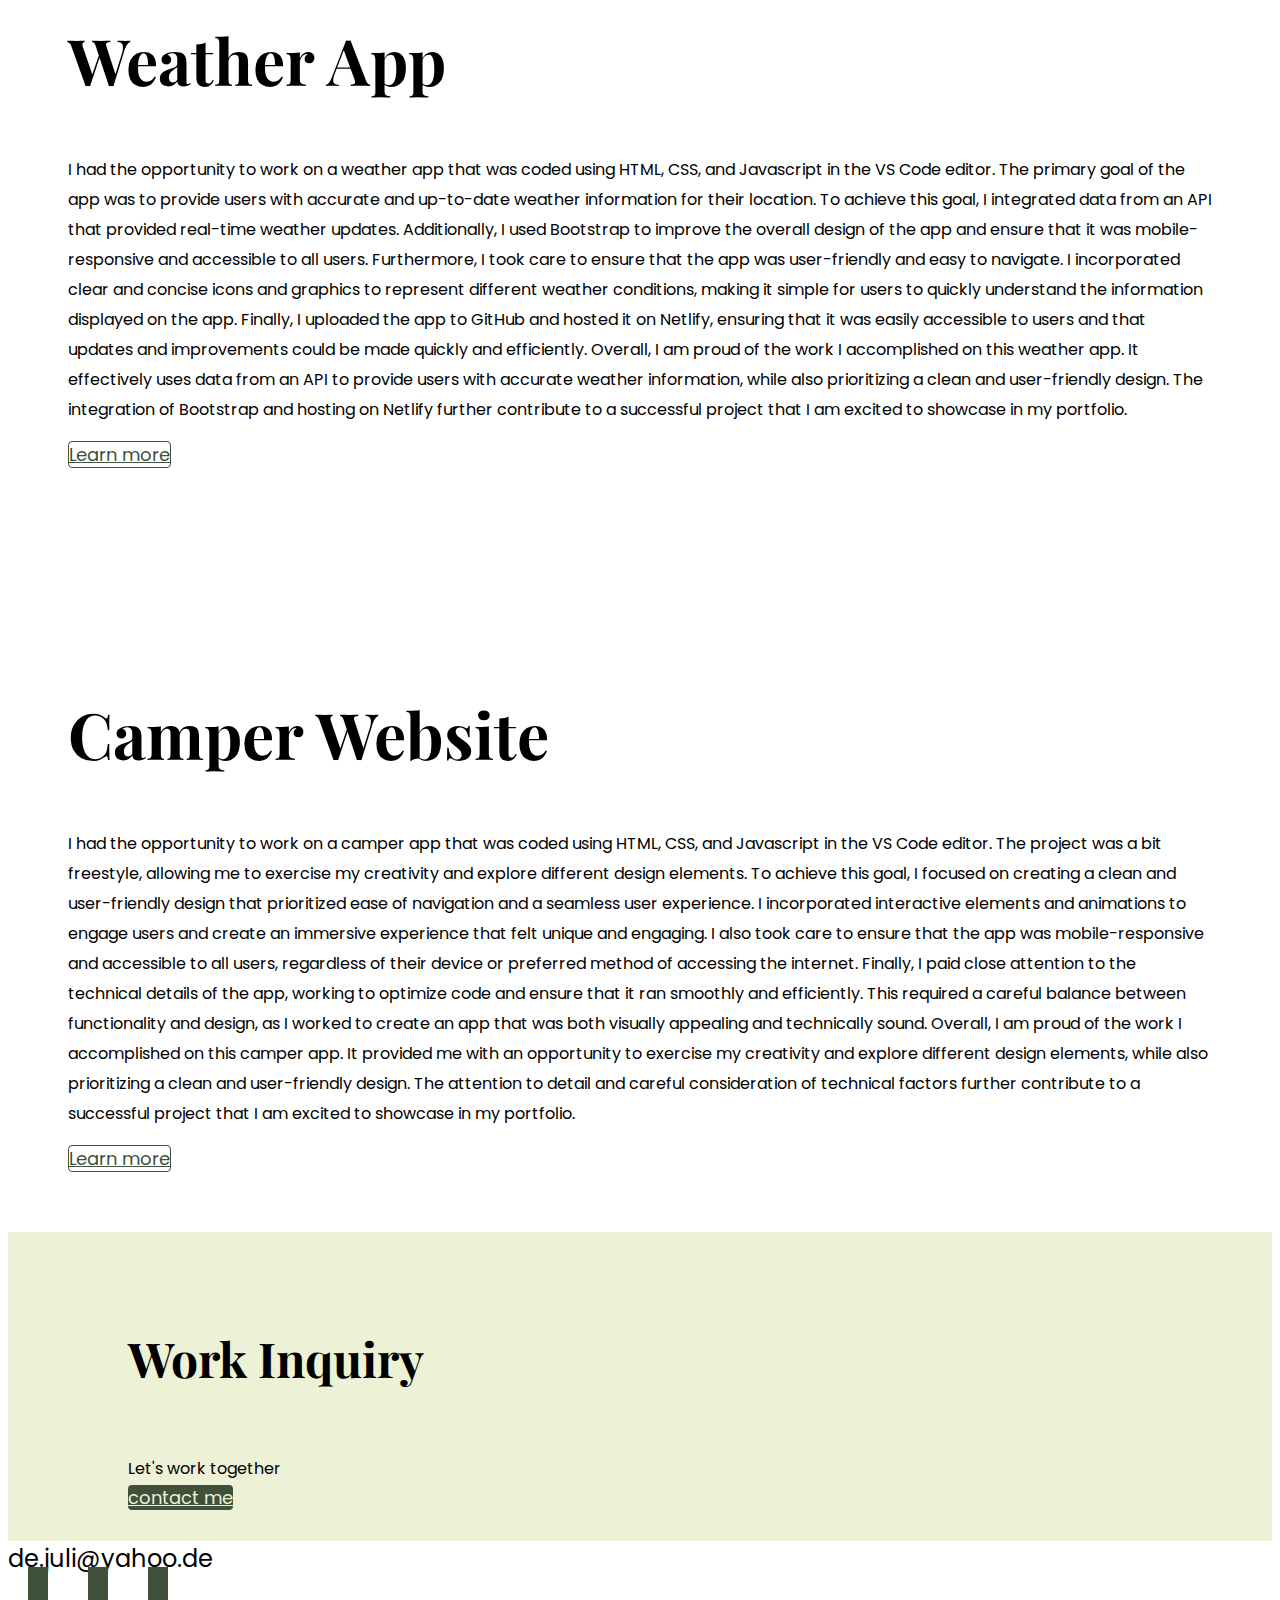
==== commit 2948a0c3: "Added links zu Buttons" ====
--- a/index.html
+++ b/index.html
@@ -33,8 +33,7 @@
     />
   </head>
   <body>
-    
-      <div class="container">
+          <div class="container">
         <nav class="d-flex justify-content-between">
       <img src="Images/Logo (2).png" class="logo" alt="Vanlife Logo" />
       <ul>
@@ -46,7 +45,7 @@
           <a href="/about.html"title="About page">About</a></li>
         <li> <a href="/work.html">My Work</a>
           </li>
-        <li><a href="/contact.html"title="Contact page">Contact</a>
+        <li><a href="/contact.html"title="Contact me">Contact</a>
           </li>
       </ul>
     </nav>
@@ -56,7 +55,7 @@
       <h1>Jule</h1>
       <h2 class="mb-5">Front-end Developer based in Germany</h2>
       <div>
-        <a href="#" class="btn btn-branding">contact me</a>
+        <a href="/contact.html" class="btn btn-branding">contact me</a>
         </div>
       </div>
     </div>
@@ -77,7 +76,7 @@
 In addition to the design elements, I researched other relevant websites to gain inspiration and ensure that my design aligned with industry standards. By referencing other websites, I was able to incorporate best practices into my work and create a website that is both user-friendly and aesthetically pleasing.
 Overall, I am proud of the work I accomplished on this project. I was able to use my skills as a front-end developer to create a website that effectively showcases the product while providing a positive user experience. The attention to detail, use of design elements, and incorporation of industry standards all contribute to a successful project that I am excited to showcase in my portfolio.
             </p>
-            <a href="http://" class="btn btn-branding-outline"> Learn more</a>
+            <a href="work.html" class="btn btn-branding-outline"> Learn more</a>
           </div>
         </div>
       </div>
@@ -93,7 +92,7 @@
 Furthermore, I took care to ensure that the app was user-friendly and easy to navigate. I incorporated clear and concise icons and graphics to represent different weather conditions, making it simple for users to quickly understand the information displayed on the app.
 Finally, I uploaded the app to GitHub and hosted it on Netlify, ensuring that it was easily accessible to users and that updates and improvements could be made quickly and efficiently.
 Overall, I am proud of the work I accomplished on this weather app. It effectively uses data from an API to provide users with accurate weather information, while also prioritizing a clean and user-friendly design. The integration of Bootstrap and hosting on Netlify further contribute to a successful project that I am excited to showcase in my portfolio.            </p>
-            <a href="http://" class="btn btn-branding-outline"> Learn more</a>
+            <a href="work.html" class="btn btn-branding-outline"> Learn more</a>
           </div>
         </div>
         <div class="col d-none d-lg-block">
@@ -115,7 +114,7 @@
 Finally, I paid close attention to the technical details of the app, working to optimize code and ensure that it ran smoothly and efficiently. This required a careful balance between functionality and design, as I worked to create an app that was both visually appealing and technically sound.
 Overall, I am proud of the work I accomplished on this camper app. It provided me with an opportunity to exercise my creativity and explore different design elements, while also prioritizing a clean and user-friendly design. The attention to detail and careful consideration of technical factors further contribute to a successful project that I am excited to showcase in my portfolio.
             </p>
-            <a href="http://" class="btn btn-branding-outline"> Learn more</a>
+            <a href="work.html" class="btn btn-branding-outline"> Learn more</a>
           </div>
         </div>
       </div>
@@ -126,7 +125,7 @@
           <p class="text muted">Let's work together</p>
           </div>
           <div>
-          <a href="" class="btn btn-branding"> contact me </a>
+          <a href="contact.html" class="btn btn-branding"> contact me </a>
                   </div>
          </div>
         <div class="d-flex justify-content-center mb-5">
--- a/styles/portfolio.css
+++ b/styles/portfolio.css
@@ -26,6 +26,9 @@
 h2 {
   font-size: 64px;
 }
+h3 {
+  font-size: 48px;
+}
 h4 {
   font-size: 48px;
 }
@@ -37,7 +40,7 @@
 .hero {
   background-color: var(--secondary-color);
   text-align: center;
-  padding: 160px 20px;
+  padding: 80px 20px;
 }
 
 .hero p {
@@ -53,7 +56,7 @@
   font-size: 24px;
 }
 .content-container {
-  padding: 160px 20px;
+  padding: 60px 20px;
 }
 .content h1 {
   font-size: 64px;
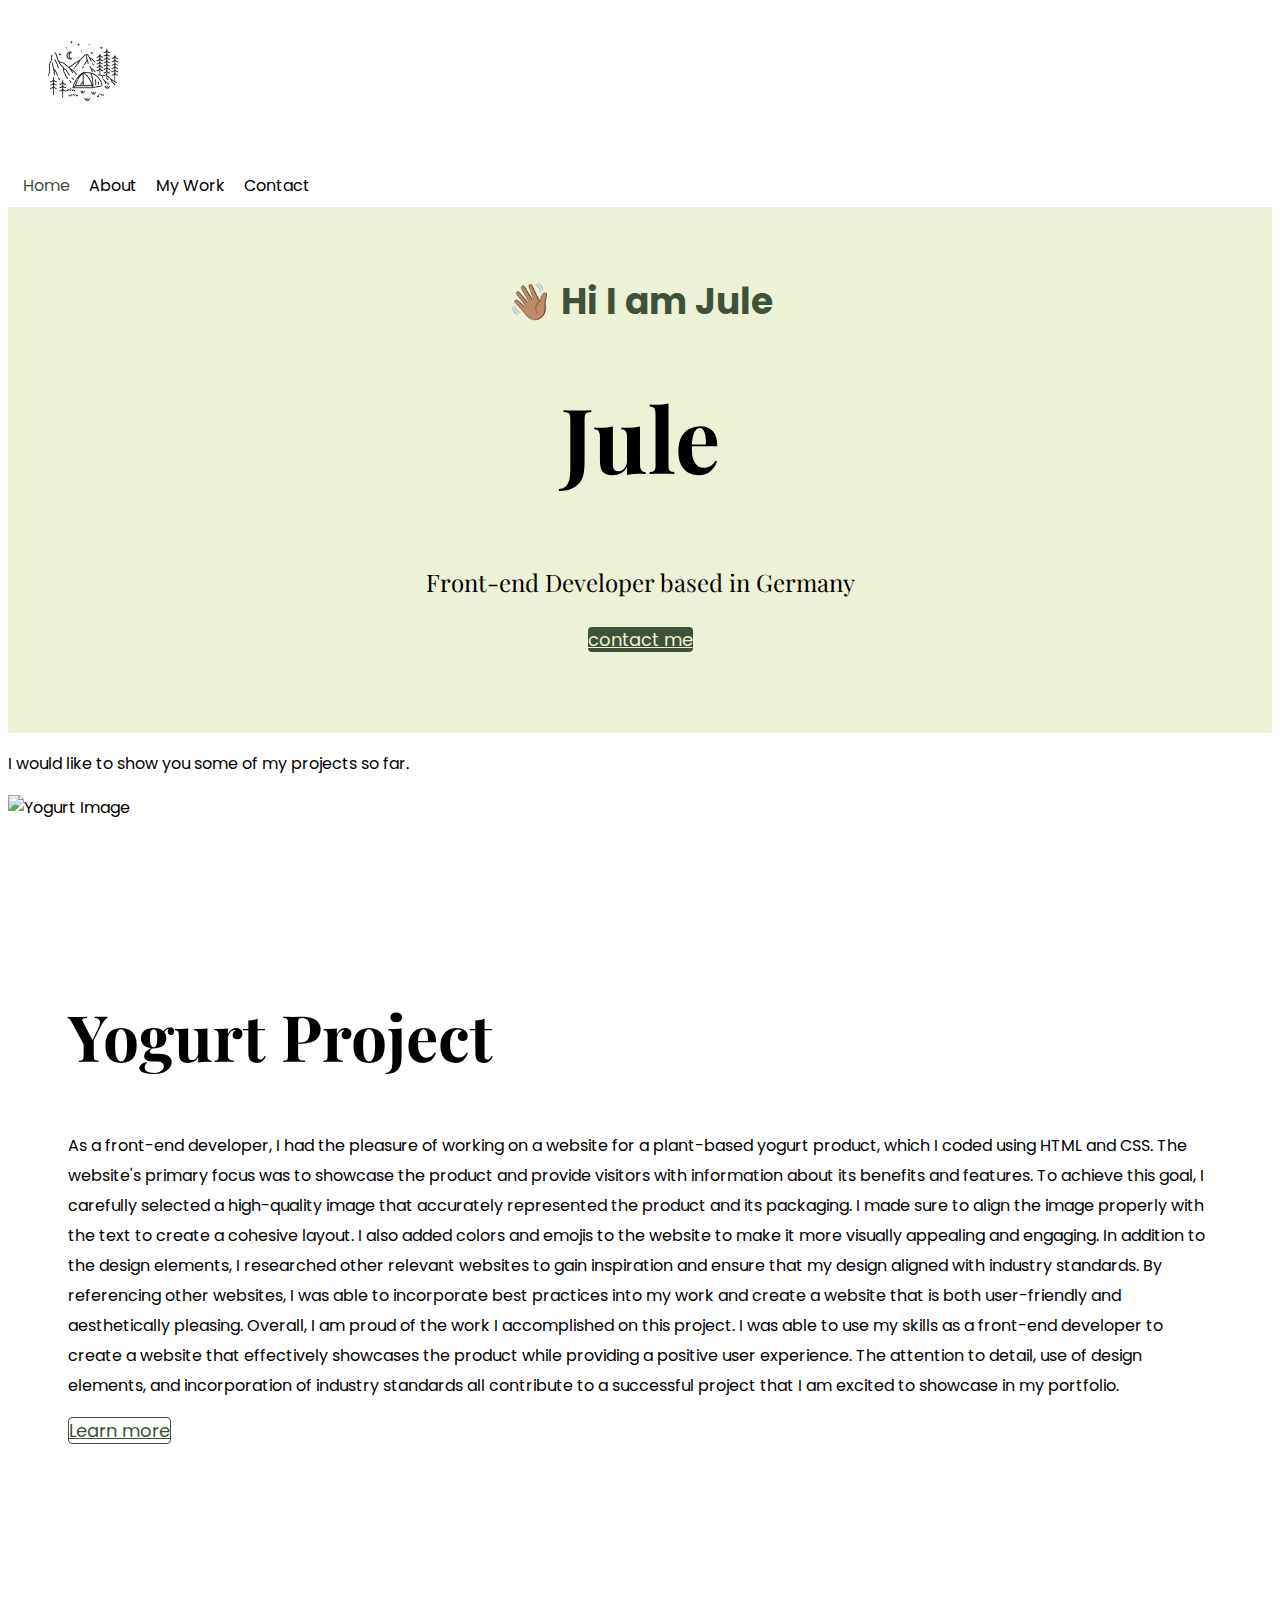
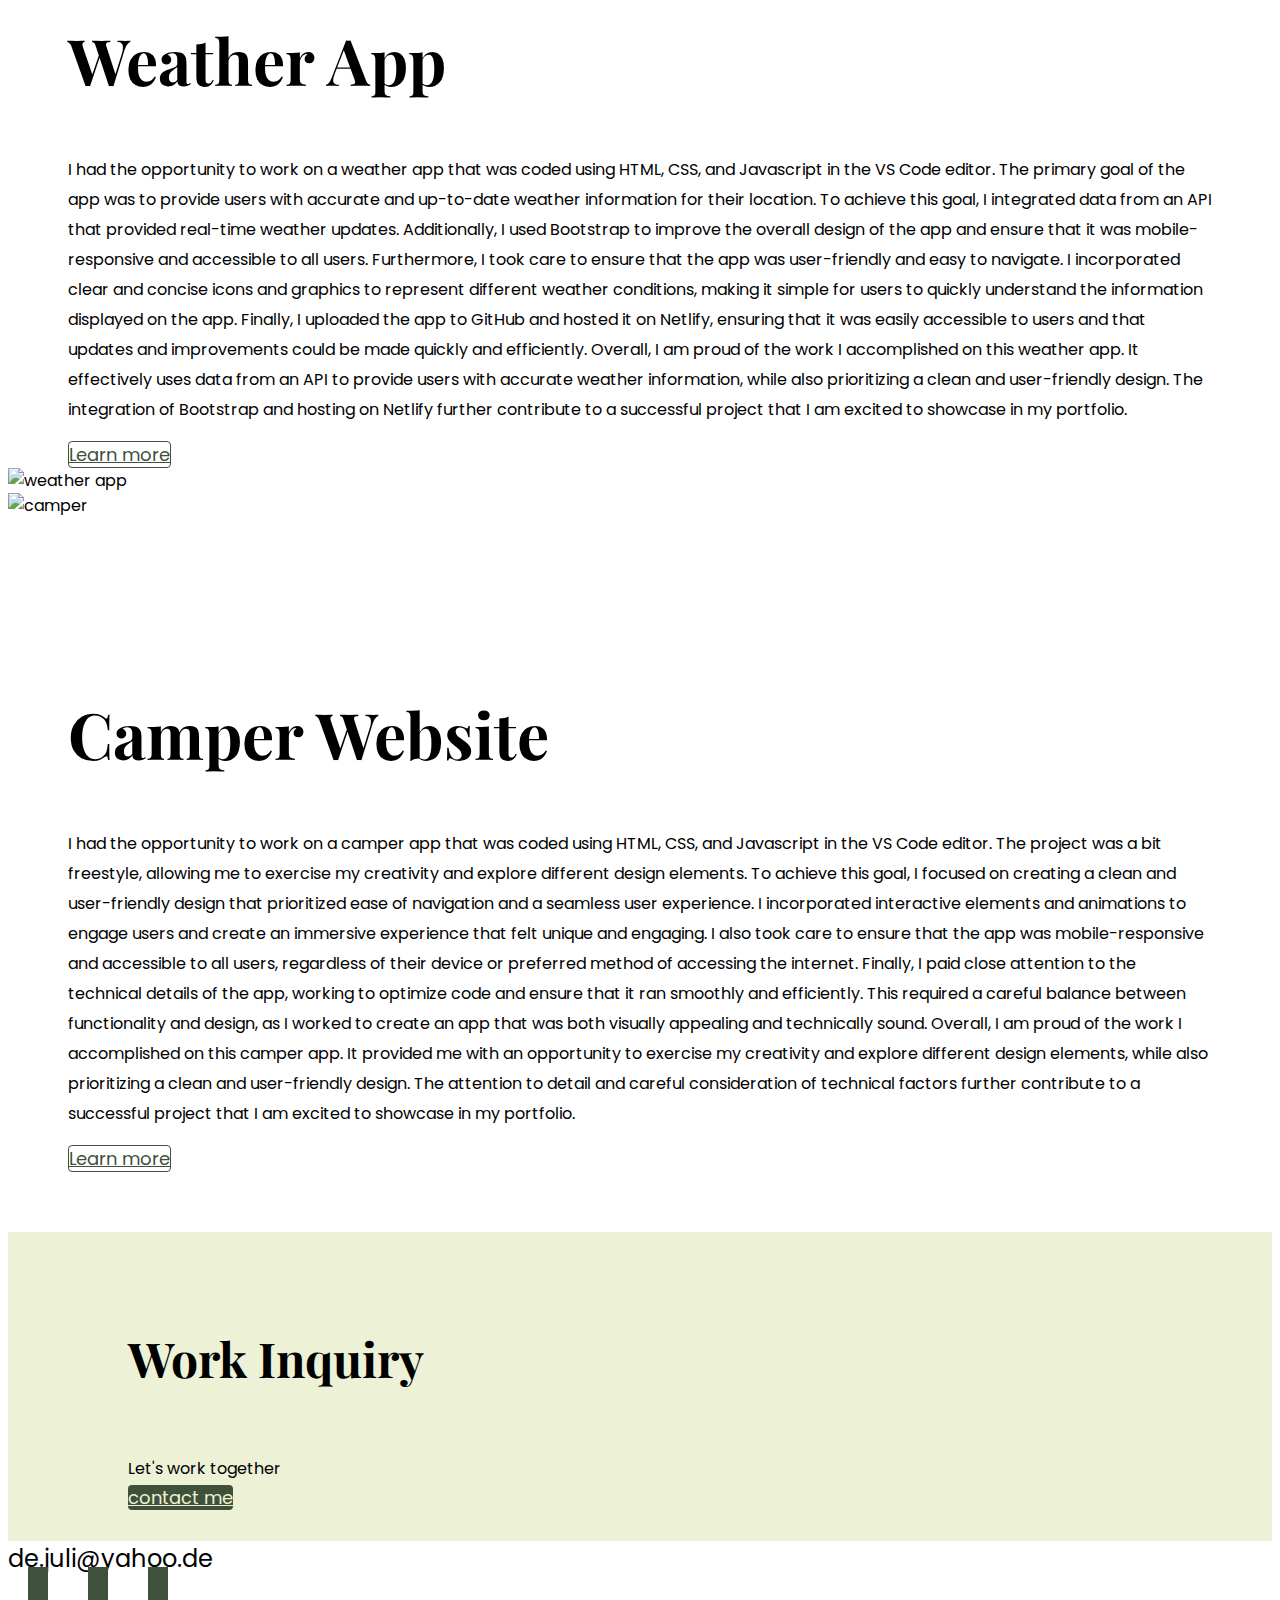
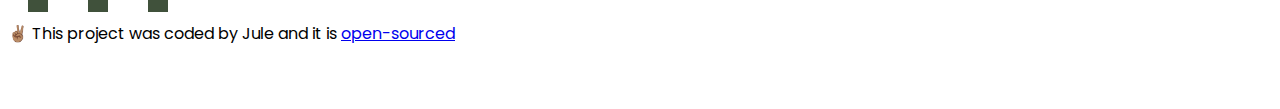
==== commit 8be75286: "Added alt text" ====
--- a/index.html
+++ b/index.html
@@ -26,7 +26,7 @@
       rel="stylesheet"
     />
     <link rel="stylesheet" href="styles/portfolio.css" />
-    <title>Portfolio of Jule, Frontend-Developer</title>
+    <title>Portfolio of me Jule, Frontend-Developer</title>
     <meta
       name="description"
       content="She is a Front-end Developer based in Germany."
@@ -96,13 +96,13 @@
           </div>
         </div>
         <div class="col d-none d-lg-block">
-          <img src="images/weather.png" class="img-fluid" alt="" />
+          <img src="images/weather.png" class="img-fluid" alt="weather app" />
         </div>
       </div>
       <div class="container">
       <div class="row mb-5">
         <div class="col d-none d-lg-block">
-          <img src="images/camper.png" class="img-fluid" alt="" />
+          <img src="images/camper.png" class="img-fluid" alt="camper" />
         </div>
         <div class="col">
           <div class="project-description">
@@ -140,8 +140,16 @@
         </a> 
         <a href="https://github.com/deJule1001" target="_blank">
         <i class="fa-brands fa-github"></i>
-      </a> 
-      </footer>
+      </a>
+    </div>
+             <p class="text-center mt-5">✌🏽 This project was coded by Jule and it is 
+              <a 
+              href="https://github.com/deJule1001/Portfolio" target="_blank"
+              >
+            open-sourced </a> 
+           
+           </p>
+            </footer>
             </div>
     </div>
   </body>
